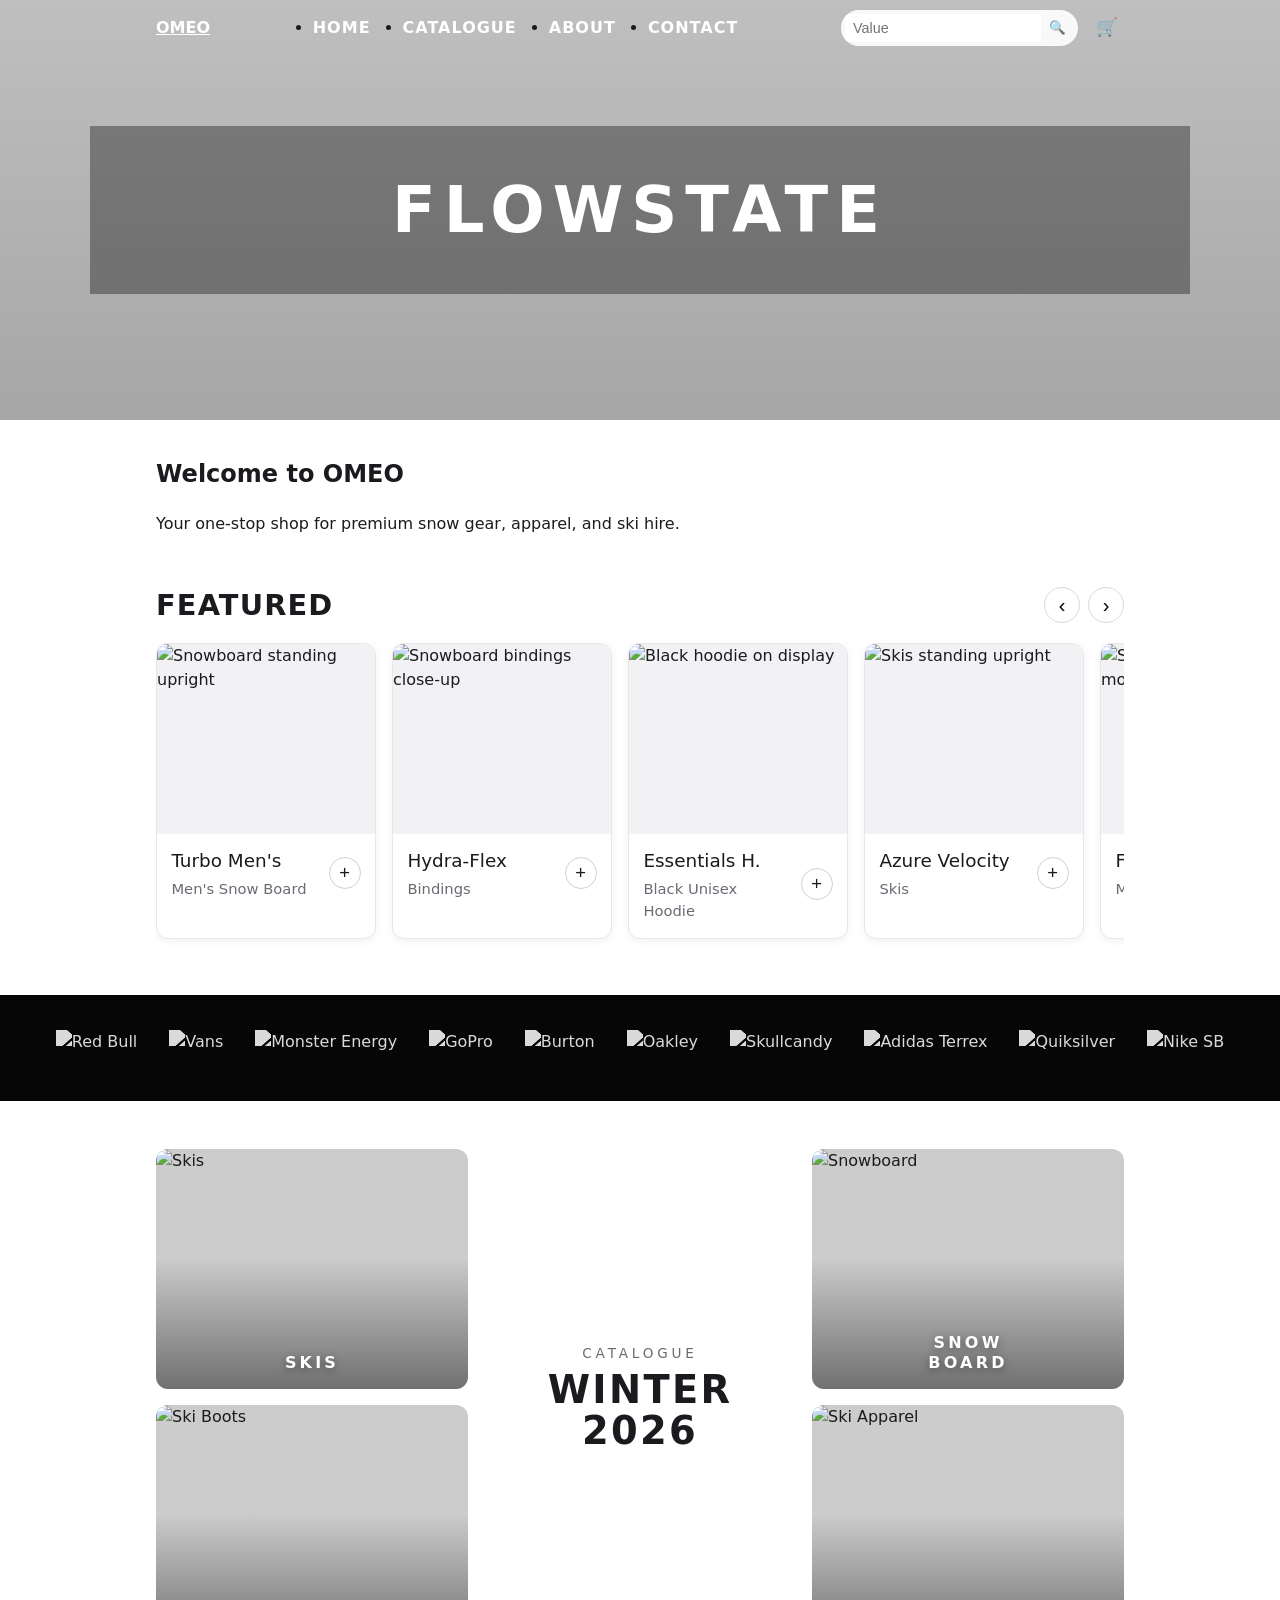
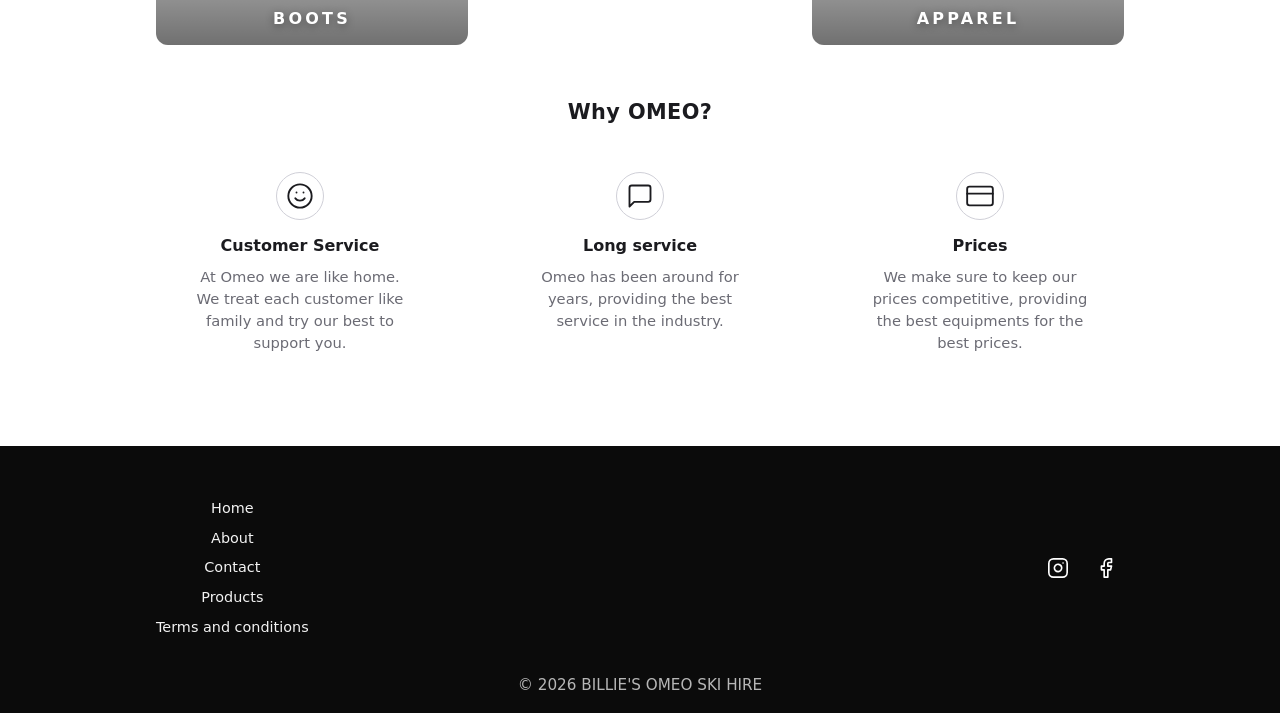
==== index.html @ 0d59ffcd "added the plus logo to cards, fixed footer and added additoinal cards preparing to add images" ====
<!DOCTYPE html>
<html lang="en">
  <head>
    <meta charset="utf-8">
    <meta name="viewport" content="width=device-width, initial-scale=1">
    <meta http-equiv="X-UA-Compatible" content="IE=edge">
    <title>OMEO — Home</title>
    <link rel="stylesheet" href="styles/main.css">
  </head>

  <body>
    <header class="topbar">
      <div class="container topbar-inner">
        <a class="brand" href="#">OMEO</a>

        <nav class="main-nav" aria-label="Main navigation">
          <ul>
            <li><a href="#">HOME</a></li>
            <li><a href="#">CATALOGUE</a></li>
            <li><a href="#about">ABOUT</a></li>
            <li><a href="#contact">CONTACT</a></li>
          </ul>
        </nav>

        <div class="nav-actions">
          <div class="search" role="search">
            <input type="search" placeholder="Value" aria-label="Search">
            <button type="button" aria-label="Search">🔍</button>
          </div>
          <button class="cart" type="button" aria-label="Cart">🛒</button>
        </div>
      </div>
    </header>

    <main>
      <section class="hero-visual" aria-label="Hero banner">
        <div class="hero-overlay"></div>
        <div class="hero-content">
          <div class="hero-band">
            <h1 class="hero-title">FLOWSTATE</h1>
          </div>
        </div>
      </section>

      <section id="about" class="container hero-copy">
        <h2>Welcome to OMEO</h2>
        <p>Your one-stop shop for premium snow gear, apparel, and ski hire.</p>
      </section>

      <section class="container featured-section" aria-label="Featured products">
        <div class="section-heading">
          <h2>FEATURED</h2>
          <div class="carousel-controls">
            <button type="button" class="carousel-button" data-carousel-prev aria-label="Previous featured items">‹</button>
            <button type="button" class="carousel-button" data-carousel-next aria-label="Next featured items">›</button>
          </div>
        </div>

        <div class="card-carousel" data-carousel>
          <article class="product-card">
            <img src="https://images.unsplash.com/photo-1518005020951-eccb494ad742?auto=format&fit=crop&w=800&q=80" alt="Snowboard standing upright">
            <div class="product-body">
              <div class="product-body-row">
                <div>
                  <h3>Turbo Men's</h3>
                  <p>Men's Snow Board</p>
                </div>
                <button class="card-add" type="button" aria-label="Add to cart">+</button>
              </div>
            </div>
          </article>

          <article class="product-card">
            <img src="https://images.unsplash.com/photo-1516834473878-62f9f8f5fa32?auto=format&fit=crop&w=800&q=80" alt="Snowboard bindings close-up">
            <div class="product-body">
              <div class="product-body-row">
                <div>
                  <h3>Hydra-Flex</h3>
                  <p>Bindings</p>
                </div>
                <button class="card-add" type="button" aria-label="Add to cart">+</button>
              </div>
            </div>
          </article>

          <article class="product-card">
            <img src="https://images.unsplash.com/photo-1511735643442-503bb3bd348a?auto=format&fit=crop&w=800&q=80" alt="Black hoodie on display">
            <div class="product-body">
              <div class="product-body-row">
                <div>
                  <h3>Essentials H.</h3>
                  <p>Black Unisex Hoodie</p>
                </div>
                <button class="card-add" type="button" aria-label="Add to cart">+</button>
              </div>
            </div>
          </article>

          <article class="product-card">
            <img src="https://images.unsplash.com/photo-1544976503-898a7f7f0c2b?auto=format&fit=crop&w=800&q=80" alt="Skis standing upright">
            <div class="product-body">
              <div class="product-body-row">
                <div>
                  <h3>Azure Velocity</h3>
                  <p>Skis</p>
                </div>
                <button class="card-add" type="button" aria-label="Add to cart">+</button>
              </div>
            </div>
          </article>

          <article class="product-card">
            <img src="https://images.unsplash.com/photo-1516826957135-700dedea6981?auto=format&fit=crop&w=800&q=80" alt="Snowboarder on mountain">
            <div class="product-body">
              <div class="product-body-row">
                <div>
                  <h3>Freeride Pro</h3>
                  <p>Men's Snowboard</p>
                </div>
                <button class="card-add" type="button" aria-label="Add to cart">+</button>
              </div>
            </div>
          </article>

          <article class="product-card">
            <img src="https://images.unsplash.com/photo-1509099836639-18ba1795216d?auto=format&fit=crop&w=800&q=80" alt="Snowboard held upright">
            <div class="product-body">
              <div class="product-body-row">
                <div>
                  <h3>Summit Board</h3>
                  <p>All-Mountain</p>
                </div>
                <button class="card-add" type="button" aria-label="Add to cart">+</button>
              </div>
            </div>
          </article>
        </div>
      </section>

      <section class="banner-section" aria-label="Brand partners">
        <div class="brand-strip">
          <img src="https://logo.clearbit.com/redbull.com"       alt="Red Bull"       class="brand-logo">
          <img src="https://logo.clearbit.com/vans.com"          alt="Vans"           class="brand-logo">
          <img src="https://logo.clearbit.com/monsterenergy.com" alt="Monster Energy" class="brand-logo">
          <img src="https://logo.clearbit.com/gopro.com"         alt="GoPro"          class="brand-logo">
          <img src="https://logo.clearbit.com/burton.com"        alt="Burton"         class="brand-logo">
          <img src="https://logo.clearbit.com/oakley.com"        alt="Oakley"         class="brand-logo">
          <img src="https://logo.clearbit.com/skullcandy.com"    alt="Skullcandy"     class="brand-logo">
          <img src="https://logo.clearbit.com/adidas.com"        alt="Adidas Terrex"  class="brand-logo">
          <img src="https://logo.clearbit.com/quiksilver.com"    alt="Quiksilver"     class="brand-logo">
          <img src="https://logo.clearbit.com/nike.com"          alt="Nike SB"        class="brand-logo">
        </div>
      </section>

      <section class="catalogue-section container" aria-label="Catalogue">
        <div class="catalogue-grid">

          <div class="cat-tile cat-skis">
            <img src="https://images.unsplash.com/photo-1544976503-898a7f7f0c2b?auto=format&fit=crop&w=600&q=80" alt="Skis">
            <div class="cat-label">SKIS</div>
          </div>

          <div class="cat-text">
            <p class="cat-eyebrow">CATALOGUE</p>
            <h2 class="cat-heading">WINTER<br>2026</h2>
          </div>

          <div class="cat-tile cat-snowboard">
            <img src="https://images.unsplash.com/photo-1509099836639-18ba1795216d?auto=format&fit=crop&w=600&q=80" alt="Snowboard">
            <div class="cat-label">SNOW<br>BOARD</div>
          </div>

          <div class="cat-tile cat-boots">
            <img src="https://images.unsplash.com/photo-1578897366842-9b2c28a9b7e9?auto=format&fit=crop&w=600&q=80" alt="Ski Boots">
            <div class="cat-label">BOOTS</div>
          </div>

          <div class="cat-tile cat-apparel">
            <img src="https://images.unsplash.com/photo-1547234935-80c7145ec969?auto=format&fit=crop&w=600&q=80" alt="Ski Apparel">
            <div class="cat-label">APPAREL</div>
          </div>

        </div>
      </section>

      <!-- <section id="contact" class="container contact">
        <h2>Contact</h2>
        <form id="contactForm">
          <label for="name">Name</label>
          <input id="name" name="name" type="text" placeholder="Your name">

          <label for="email">Email</label>
          <input id="email" name="email" type="email" placeholder="you@example.com">

          <button type="submit" class="btn">Send</button>
        </form>
      </section> -->

      <section class="trust-section container" aria-label="Why OMEO?">
        <h2 class="trust-heading">Why OMEO?</h2>
        <div class="trust-grid">

          <div class="trust-item">
            <div class="trust-icon" aria-hidden="true">
              <svg width="28" height="28" viewBox="0 0 24 24" fill="none" stroke="currentColor" stroke-width="1.6" stroke-linecap="round" stroke-linejoin="round">
                <circle cx="12" cy="12" r="10"/>
                <path d="M8 14s1.5 2 4 2 4-2 4-2"/>
                <line x1="9" y1="9" x2="9.01" y2="9"/>
                <line x1="15" y1="9" x2="15.01" y2="9"/>
              </svg>
            </div>
            <h3>Customer Service</h3>
            <p>At Omeo we are like home. We treat each customer like family and try our best to support you.</p>
          </div>

          <div class="trust-item">
            <div class="trust-icon" aria-hidden="true">
              <svg width="28" height="28" viewBox="0 0 24 24" fill="none" stroke="currentColor" stroke-width="1.6" stroke-linecap="round" stroke-linejoin="round">
                <path d="M21 15a2 2 0 0 1-2 2H7l-4 4V5a2 2 0 0 1 2-2h14a2 2 0 0 1 2 2z"/>
              </svg>
            </div>
            <h3>Long service</h3>
            <p>Omeo has been around for years, providing the best service in the industry.</p>
          </div>

          <div class="trust-item">
            <div class="trust-icon" aria-hidden="true">
              <svg width="28" height="28" viewBox="0 0 24 24" fill="none" stroke="currentColor" stroke-width="1.6" stroke-linecap="round" stroke-linejoin="round">
                <rect x="1" y="4" width="22" height="16" rx="2" ry="2"/>
                <line x1="1" y1="10" x2="23" y2="10"/>
              </svg>
            </div>
            <h3>Prices</h3>
            <p>We make sure to keep our prices competitive, providing the best equipments for the best prices.</p>
          </div>

        </div>
      </section>

      <footer class="site-footer site-footer--dark" aria-label="Site footer">
        <div class="container footer-inner">
          <nav class="footer-nav" aria-label="Footer navigation">
            <ul>
              <li><a href="#">Home</a></li>
              <li><a href="#about">About</a></li>
              <li><a href="#contact">Contact</a></li>
              <li><a href="#">Products</a></li>
              <li><a href="#">Terms and conditions</a></li>
            </ul>
          </nav>

          <div class="footer-social" aria-label="Social links">
            <a href="#" aria-label="Instagram" class="social-icon">
              <svg width="22" height="22" viewBox="0 0 24 24" fill="none" stroke="currentColor" stroke-width="1.8" stroke-linecap="round" stroke-linejoin="round">
                <rect x="2" y="2" width="20" height="20" rx="5" ry="5"/>
                <path d="M16 11.37A4 4 0 1 1 12.63 8 4 4 0 0 1 16 11.37z"/>
                <line x1="17.5" y1="6.5" x2="17.51" y2="6.5"/>
              </svg>
            </a>
            <a href="#" aria-label="Facebook" class="social-icon">
              <svg width="22" height="22" viewBox="0 0 24 24" fill="none" stroke="currentColor" stroke-width="1.8" stroke-linecap="round" stroke-linejoin="round">
                <path d="M18 2h-3a5 5 0 0 0-5 5v3H7v4h3v8h4v-8h3l1-4h-4V7a1 1 0 0 1 1-1h3z"/>
              </svg>
            </a>
          </div>
        </div>

        <div class="footer-bottom">© 2026 BILLIE'S OMEO SKI HIRE</div>
      </footer>
    </main>

    <script src="script/main.js"></script>
  </body>
</html>
---- styles/main.css ----
.hero-copy{padding:1.5rem 0 0.5rem}
.featured-section{padding:2rem 0 1rem}
.section-heading{display:flex;align-items:center;justify-content:space-between;gap:1rem;margin-bottom:1rem}
.section-heading h2,.split-text h2,.contact h2{margin:0;font-size:1.8rem;letter-spacing:0.04em}
.carousel-controls{display:flex;gap:0.5rem}
.carousel-button{width:2.25rem;height:2.25rem;border:1px solid #d9d9df;border-radius:999px;background:#fff;cursor:pointer;font-size:1.25rem;line-height:1}
.card-carousel{display:grid;grid-auto-flow:column;grid-auto-columns:minmax(220px,1fr);gap:1rem;overflow-x:auto;padding-bottom:0.5rem;scroll-snap-type:x mandatory}
.card-carousel::-webkit-scrollbar{height:8px}
.card-carousel::-webkit-scrollbar-thumb{background:#c9c9d1;border-radius:999px}
.product-card{scroll-snap-align:start;background:#fff;border:1px solid #e7e7ec;border-radius:12px;overflow:hidden;box-shadow:0 2px 8px rgba(16,24,40,0.06);min-width:220px}
.product-card img{display:block;width:100%;height:190px;object-fit:cover;background:#f2f2f5}
.product-body{padding:0.8rem 0.9rem 1rem}
.product-body-row{display:flex;align-items:center;justify-content:space-between;gap:0.5rem}
.product-body h3{margin:0;font-size:1.15rem;font-weight:500}
.product-body p{margin:0.2rem 0 0;color:var(--muted);font-size:0.92rem}
.card-add{width:32px;height:32px;border-radius:50%;border:1.5px solid #d0d0d8;background:#fff;cursor:pointer;font-size:1.15rem;display:inline-flex;align-items:center;justify-content:center;flex-shrink:0;padding:0;line-height:1;color:var(--text)}
.card-add:hover{background:#f5f5f7}
.banner-section{margin:2rem 0;background:#060606;color:#fff;padding:2.2rem 1rem}
.brand-strip{display:flex;flex-wrap:wrap;align-items:center;justify-content:center;gap:2rem}
.brand-logo{height:36px;width:auto;object-fit:contain;filter:brightness(0) invert(1);opacity:0.85}
.eyebrow{margin:0;font-size:0.9rem;letter-spacing:0.24em;text-transform:uppercase;color:var(--muted)}

/* Catalogue grid */
.catalogue-section{padding:2rem 1rem}
.catalogue-grid{display:grid;grid-template-columns:1fr 1fr 1fr;grid-template-rows:240px 240px;grid-template-areas:"skis text snowboard" "boots text apparel";gap:1rem}
.cat-skis{grid-area:skis}
.cat-text{grid-area:text;display:flex;flex-direction:column;justify-content:center;align-items:center;text-align:center;padding:1rem}
.cat-snowboard{grid-area:snowboard}
.cat-boots{grid-area:boots}
.cat-apparel{grid-area:apparel}
.cat-tile{position:relative;border-radius:12px;overflow:hidden;background:#ccc}
.cat-tile img{width:100%;height:100%;object-fit:cover;display:block}
.cat-tile::after{content:'';position:absolute;inset:0;background:linear-gradient(to top,rgba(0,0,0,0.45) 0%,transparent 55%)}
.cat-label{position:absolute;inset:auto 0 1rem 0;z-index:1;text-align:center;color:#fff;font-size:1rem;font-weight:800;letter-spacing:0.2em;text-transform:uppercase;text-shadow:0 2px 8px rgba(0,0,0,0.4);line-height:1.25}
.cat-eyebrow{margin:0;font-size:0.85rem;letter-spacing:0.28em;text-transform:uppercase;color:var(--muted)}
.cat-heading{margin:0.4rem 0 0;font-size:2.4rem;font-weight:900;line-height:1.05;letter-spacing:0.06em;text-transform:uppercase}

@media(max-width:700px){
  .catalogue-grid{grid-template-columns:1fr 1fr;grid-template-rows:180px 60px 180px;grid-template-areas:"skis snowboard" "text text" "boots apparel"}
  .cat-heading{font-size:1.4rem}
}
 :root{
	 --bg: #ffffff;
	 --surface: #f7f7f9;
	 --accent: #2b7cff;
	 --text: #1b1b1f;
	 --muted: #6b6b74;
	 --radius: 8px;
 }
 
 *{box-sizing:border-box}
 body{
	 margin:0;
	 font-family: system-ui, -apple-system, "Segoe UI", Roboto, "Helvetica Neue", Arial;
	 color:var(--text);
	 background:var(--bg);
	 line-height:1.5;
 }
 .container{max-width:1000px;margin:0 auto;padding:1rem}
 
 .site-header{background:var(--surface);border-bottom:1px solid #e6e6ea}
 .header-inner{display:flex;align-items:center;justify-content:space-between;padding:0.75rem 0}
 .site-title{margin:0;font-size:1.25rem}
 .site-nav ul{list-style:none;margin:0;padding:0;display:flex;gap:1rem}
 .site-nav a{text-decoration:none;color:var(--text)}
 
 .hero{padding:2.5rem 0;text-align:center}
 .hero h2{margin:0 0 0.5rem;font-size:1.75rem}
 .btn{display:inline-block;background:var(--accent);color:#fff;padding:0.6rem 1rem;border-radius:6px;text-decoration:none}
 
 .cards{display:grid;grid-template-columns:repeat(auto-fit,minmax(200px,1fr));gap:1rem;padding:1rem 0}
 .card{background:var(--surface);padding:1rem;border-radius:var(--radius);box-shadow:0 1px 2px rgba(27,27,31,0.04)}
 
 .contact{padding:1rem 0}
 form{display:grid;gap:0.5rem;max-width:420px}
 input[type="text"],input[type="email"]{padding:0.6rem;border:1px solid #e0e0e6;border-radius:6px}
 
 .site-footer{border-top:1px solid #e6e6ea;padding:1rem 0;margin-top:2rem;text-align:center;color:var(--muted);font-size:0.9rem}
 
 @media(min-width:700px){
	 .hero{padding:3.5rem 0}
	 .hero h2{font-size:2rem}
 }

/* Navbar + hero specific styles for home page */
.topbar{position:absolute;top:0;left:0;right:0;z-index:20}
.topbar-inner{display:flex;align-items:center;justify-content:space-between;padding:0.6rem 1rem}
.brand{font-weight:700;color:#fff;background:transparent}
.main-nav ul{display:flex;gap:2rem;align-items:center;margin:0;padding:0}
.main-nav a{color:#fff;text-decoration:none;font-weight:700;letter-spacing:1px;padding-bottom:0.1rem}
.main-nav a:hover{opacity:0.9}
.nav-actions{display:flex;gap:0.75rem;align-items:center}
.search{display:flex;align-items:center;background:rgba(255,255,255,0.9);padding:4px;border-radius:20px;overflow:hidden}
.search input{border:0;padding:6px 8px;outline:none;font-size:0.9rem}
.search button{border:0;background:transparent;padding:6px 8px;cursor:pointer}
.cart{background:transparent;border:0;color:#fff;font-size:1.1rem;cursor:pointer}

.hero-visual{position:relative;height:420px;background-image:url('https://images.unsplash.com/photo-1454496522488-7a8e488e8606?auto=format&fit=crop&w=1600&q=80');background-size:cover;background-position:center;display:flex;align-items:center;justify-content:center}
.hero-overlay{position:absolute;inset:0;background:linear-gradient(180deg,rgba(0,0,0,0.25),rgba(0,0,0,0.35))}
.hero-content{position:relative;z-index:10;width:100%;display:flex;align-items:center;justify-content:center}
.hero-band{width:100%;max-width:1100px;padding:2.25rem 1rem;background:rgba(0,0,0,0.35);backdrop-filter:blur(2px);text-align:center}
.hero-title{margin:0;color:#fff;font-size:4rem;letter-spacing:0.5rem;font-weight:800}

@media(max-width:700px){
	.main-nav{display:none}
	.hero-title{font-size:2.2rem;letter-spacing:0.35rem}
	.hero-visual{height:320px}
	.section-heading{align-items:flex-end}
	.section-heading h2{font-size:1.4rem}
	.split-card{min-height:260px}
}


/* Trust section */
.trust-section{padding:2.25rem 0 2.75rem}
.trust-heading{text-align:center;margin:0 0 1.75rem;font-size:1.3rem;font-weight:600;letter-spacing:0.02em}
.trust-grid{display:grid;grid-template-columns:1fr;gap:1.25rem;align-items:start;text-align:center}
.trust-item{padding:1rem;display:flex;flex-direction:column;align-items:center}
.trust-icon{width:48px;height:48px;border-radius:50%;border:1.5px solid #d0d0d8;background:#fff;display:inline-flex;align-items:center;justify-content:center;margin-bottom:0.85rem;color:var(--text)}
.trust-item h3{margin:0 0 0.5rem;font-size:1rem}
.trust-item p{margin:0;color:var(--muted);font-size:0.92rem;max-width:220px}

@media(min-width:700px){
	.trust-grid{grid-template-columns:repeat(3,1fr)}
	.trust-item{align-items:center;text-align:center}
}

/* Dark footer styles */
.site-footer--dark{background:#0b0b0b;color:#fff;border-top:0;padding:2.25rem 0 1rem}
.site-footer--dark .footer-inner{display:flex;align-items:center;justify-content:space-between;gap:1rem}
.site-footer--dark .footer-nav ul{list-style:none;margin:0;padding:0;display:flex;flex-direction:column;gap:0.5rem}
.site-footer--dark .footer-nav a{text-decoration:none;color:#fff;opacity:0.95}
.site-footer--dark .footer-social{display:flex;gap:0.75rem}
.site-footer--dark .social-icon{display:inline-flex;align-items:center;justify-content:center;width:36px;height:36px;border-radius:8px;background:transparent;color:#fff;text-decoration:none}
.site-footer--dark .footer-bottom{text-align:center;padding-top:1.25rem;color:rgba(255,255,255,0.7);font-size:0.95rem}

@media(min-width:700px){
	.site-footer--dark .footer-nav ul{flex-direction:column}
}

/* Accessibility helper */
.visually-hidden{position:absolute!important;height:1px;width:1px;overflow:hidden;clip:rect(1px,1px,1px,1px);white-space:nowrap;border:0;padding:0;margin:-1px}
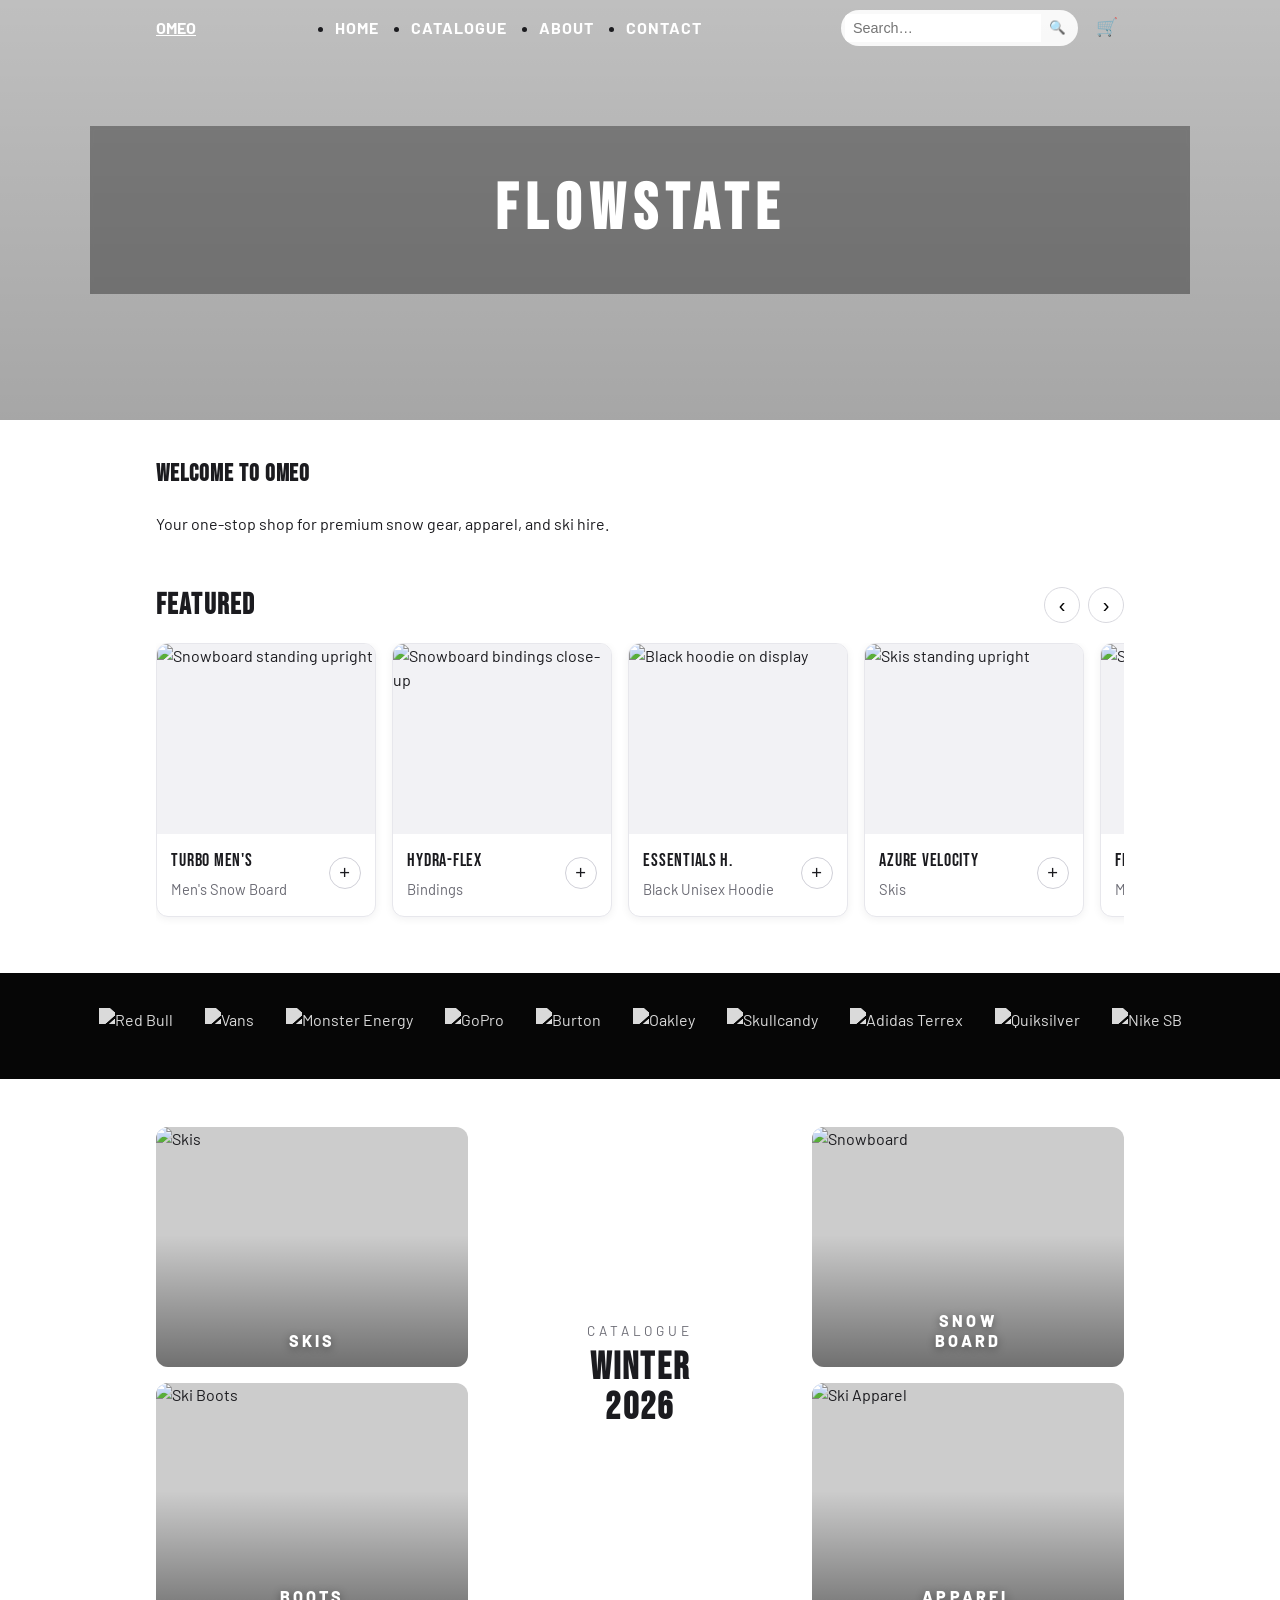
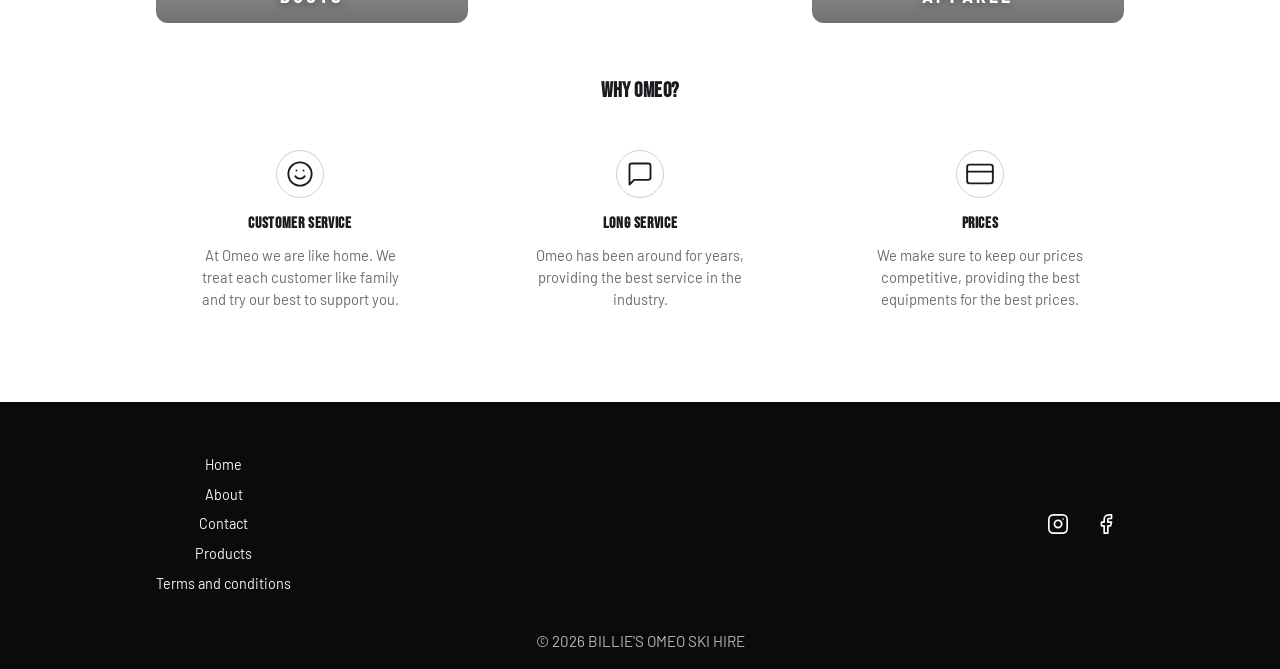
==== commit 65df1b4e: "feat: add shared nav/footer infrastructure and search results page" ====
--- a/index.html
+++ b/index.html
@@ -15,8 +15,8 @@
 
         <nav class="main-nav" aria-label="Main navigation">
           <ul>
-            <li><a href="#">HOME</a></li>
-            <li><a href="#">CATALOGUE</a></li>
+            <li><a href="index.html">HOME</a></li>
+            <li><a href="search.html">CATALOGUE</a></li>
             <li><a href="#about">ABOUT</a></li>
             <li><a href="#contact">CONTACT</a></li>
           </ul>
@@ -24,13 +24,42 @@
 
         <div class="nav-actions">
           <div class="search" role="search">
-            <input type="search" placeholder="Value" aria-label="Search">
-            <button type="button" aria-label="Search">🔍</button>
-          </div>
-          <button class="cart" type="button" aria-label="Cart">🛒</button>
-        </div>
+            <input type="search" placeholder="Search…" aria-label="Search" id="headerSearch">
+            <button type="button" aria-label="Search" onclick="if(document.getElementById('headerSearch').value.trim())location.href='search.html?q='+encodeURIComponent(document.getElementById('headerSearch').value.trim())">🔍</button>
+          </div>
+          <button class="cart" type="button" aria-label="View cart" onclick="location.href='cart.html'">
+            🛒
+            <span class="cart-badge" id="cartBadge" hidden>0</span>
+          </button>
+        </div>
+        <button class="hamburger" id="hamburger" aria-label="Open menu" aria-expanded="false">
+          <span></span><span></span><span></span>
+        </button>
       </div>
     </header>
+
+    <!-- Mobile navigation overlay -->
+    <div class="mobile-menu" id="mobileMenu" aria-hidden="true" role="dialog" aria-label="Navigation">
+      <div class="mobile-menu-header">
+        <a class="brand" href="index.html">OMEO</a>
+        <button class="mobile-menu-close" id="mobileMenuClose" aria-label="Close menu">✕</button>
+      </div>
+      <div class="mobile-search">
+        <input type="search" placeholder="Search products…" id="mobileSearch">
+        <button type="button" aria-label="Search" onclick="if(document.getElementById('mobileSearch').value.trim())location.href='search.html?q='+encodeURIComponent(document.getElementById('mobileSearch').value.trim())">🔍</button>
+      </div>
+      <nav class="mobile-nav" aria-label="Mobile navigation">
+        <a href="index.html">HOME</a>
+        <a href="search.html">CATALOGUE</a>
+        <a href="index.html#about">ABOUT US</a>
+        <a href="index.html#contact">CONTACT</a>
+      </nav>
+      <div class="mobile-nav-cart">
+        <span>🛒</span>
+        <a href="cart.html" style="color:#fff;text-decoration:none">View Cart</a>
+        <span class="cart-badge" id="cartBadgeMobile" hidden>0</span>
+      </div>
+    </div>
 
     <main>
       <section class="hero-visual" aria-label="Hero banner">
--- a/styles/main.css
+++ b/styles/main.css
@@ -1,3 +1,5 @@
+@import url('https://fonts.googleapis.com/css2?family=Bebas+Neue&family=Barlow:wght@300;400;500;600&display=swap');
+
 .hero-copy{padding:1.5rem 0 0.5rem}
 .featured-section{padding:2rem 0 1rem}
 .section-heading{display:flex;align-items:center;justify-content:space-between;gap:1rem;margin-bottom:1rem}
@@ -51,7 +53,7 @@
  *{box-sizing:border-box}
  body{
 	 margin:0;
-	 font-family: system-ui, -apple-system, "Segoe UI", Roboto, "Helvetica Neue", Arial;
+	 font-family: 'Barlow', system-ui, sans-serif;
 	 color:var(--text);
 	 background:var(--bg);
 	 line-height:1.5;
@@ -141,3 +143,206 @@
 /* Accessibility helper */
 .visually-hidden{position:absolute!important;height:1px;width:1px;overflow:hidden;clip:rect(1px,1px,1px,1px);white-space:nowrap;border:0;padding:0;margin:-1px}
 
+/* ============================================================
+   DARK THEME — used on all inner pages (search, product, cart,
+   payment, confirmation).  Apply via <body class="dark-theme">
+   ============================================================ */
+.dark-theme{
+  --bg:#1a1a1a;
+  --surface:#2a2a2a;
+  --accent:#e63946;
+  --text:#f0f0f0;
+  --muted:#8d99ae;
+  background:#1a1a1a;
+  color:#f0f0f0;
+}
+
+/* Bebas Neue for all headings */
+h1,h2,h3,h4,h5,h6{font-family:'Bebas Neue',sans-serif;letter-spacing:0.04em}
+/* Keep hero title crisp */
+.hero-title{font-family:'Bebas Neue',sans-serif}
+
+/* ============================================================
+   SOLID TOPBAR — sticky dark nav for all inner pages
+   Use <header class="topbar topbar--solid">
+   ============================================================ */
+.topbar--solid{
+  position:sticky;top:0;z-index:100;
+  background:#111;
+  border-bottom:1px solid rgba(255,255,255,0.07);
+}
+.topbar--solid .brand{color:#fff;text-decoration:none}
+.topbar--solid .main-nav a{color:#fff}
+.topbar--solid .cart{color:#fff}
+.topbar--solid .search{background:rgba(255,255,255,0.1)}
+.topbar--solid .search input{background:transparent;color:#fff}
+.topbar--solid .search input::placeholder{color:rgba(255,255,255,0.45)}
+.topbar--solid .search button{color:#fff}
+
+/* ============================================================
+   CART BADGE
+   ============================================================ */
+.cart{position:relative}
+.cart-badge{
+  position:absolute;top:-6px;right:-8px;
+  min-width:18px;height:18px;
+  background:var(--accent,#e63946);color:#fff;
+  font-size:0.7rem;font-weight:600;line-height:18px;
+  text-align:center;border-radius:999px;padding:0 4px;
+  font-family:'Barlow',sans-serif;
+  pointer-events:none;
+}
+
+/* ============================================================
+   HAMBURGER + MOBILE MENU OVERLAY
+   ============================================================ */
+.hamburger{
+  display:none;
+  flex-direction:column;justify-content:center;align-items:center;gap:5px;
+  width:36px;height:36px;background:transparent;border:0;cursor:pointer;padding:4px;
+}
+.hamburger span{
+  display:block;width:22px;height:2px;
+  background:#fff;border-radius:2px;
+  transition:transform 0.25s ease, opacity 0.2s ease;
+}
+@media(max-width:700px){
+  .hamburger{display:flex}
+  .main-nav{display:none!important}
+}
+
+.mobile-menu{
+  position:fixed;inset:0;z-index:200;
+  background:#111;
+  display:flex;flex-direction:column;
+  padding:1.25rem 1.5rem;
+  transform:translateX(100%);
+  transition:transform 0.3s ease;
+}
+.mobile-menu.is-open{transform:translateX(0)}
+.mobile-menu-header{display:flex;align-items:center;justify-content:space-between;margin-bottom:1.5rem}
+.mobile-menu-header .brand{font-size:1.3rem;color:#fff;text-decoration:none;font-family:'Bebas Neue',sans-serif;letter-spacing:0.1em}
+.mobile-menu-close{background:transparent;border:0;color:#fff;font-size:1.5rem;cursor:pointer;line-height:1;padding:0}
+.mobile-menu .mobile-search{display:flex;background:rgba(255,255,255,0.1);border-radius:24px;padding:4px 12px;margin-bottom:2rem}
+.mobile-menu .mobile-search input{flex:1;background:transparent;border:0;color:#fff;font-size:1rem;outline:none;padding:6px 0}
+.mobile-menu .mobile-search input::placeholder{color:rgba(255,255,255,0.4)}
+.mobile-menu .mobile-search button{background:transparent;border:0;cursor:pointer;font-size:1.1rem;padding:4px}
+.mobile-nav{display:flex;flex-direction:column;gap:0.25rem}
+.mobile-nav a{
+  display:block;
+  color:#fff;text-decoration:none;
+  font-family:'Bebas Neue',sans-serif;font-size:2rem;letter-spacing:0.08em;
+  padding:0.5rem 0;border-bottom:1px solid rgba(255,255,255,0.08);
+  transition:color 0.2s;
+}
+.mobile-nav a:hover{color:var(--accent,#e63946)}
+.mobile-nav-cart{display:flex;align-items:center;gap:0.5rem;margin-top:1.5rem;color:#fff;font-size:1rem}
+.mobile-nav-cart .cart-badge{position:static;display:inline-block;background:#e63946}
+
+/* ============================================================
+   SHARED DARK PAGE COMPONENTS
+   Product cards, buttons, form inputs for dark pages
+   ============================================================ */
+.dark-theme .product-card{background:#2a2a2a;border-color:#3a3a3a}
+.dark-theme .product-body h3{color:#f0f0f0}
+.dark-theme .product-body p{color:#8d99ae}
+.dark-theme .card-add{background:#333;border-color:#555;color:#f0f0f0}
+.dark-theme .card-add:hover{background:#444}
+.dark-theme .carousel-button{background:#2a2a2a;border-color:#444;color:#fff}
+
+.btn-primary{
+  display:inline-block;background:#e63946;color:#fff;
+  padding:0.7rem 1.4rem;border:none;border-radius:6px;
+  font-family:'Barlow',sans-serif;font-size:0.95rem;font-weight:600;
+  cursor:pointer;text-decoration:none;letter-spacing:0.04em;
+  transition:background 0.2s;
+}
+.btn-primary:hover{background:#c92f3b}
+.btn-outline{
+  display:inline-block;background:transparent;color:#f0f0f0;
+  padding:0.7rem 1.4rem;border:1.5px solid rgba(255,255,255,0.4);border-radius:6px;
+  font-family:'Barlow',sans-serif;font-size:0.95rem;font-weight:600;
+  cursor:pointer;text-decoration:none;letter-spacing:0.04em;
+  transition:border-color 0.2s,color 0.2s;
+}
+.btn-outline:hover{border-color:#fff;color:#fff}
+
+/* ============================================================
+   SEARCH PAGE STYLES
+   ============================================================ */
+.page-search-header{padding:2rem 0 1rem}
+.search-bar-large{
+  display:flex;align-items:center;
+  background:#2a2a2a;border:1px solid #3a3a3a;border-radius:8px;
+  overflow:hidden;margin-bottom:0.6rem;
+}
+.search-bar-large input{
+  flex:1;background:transparent;border:0;color:#f0f0f0;
+  font-family:'Barlow',sans-serif;font-size:1.05rem;
+  padding:0.75rem 1rem;outline:none;
+}
+.search-bar-large input::placeholder{color:#8d99ae}
+.search-bar-large button{
+  background:transparent;border:0;
+  padding:0.75rem 1rem;cursor:pointer;
+  font-size:1.1rem;color:#8d99ae;
+}
+.did-you-mean{margin:0.4rem 0 0;font-size:0.9rem;color:#8d99ae}
+.did-you-mean a{color:#e63946;text-decoration:none}
+.did-you-mean a:hover{text-decoration:underline}
+
+.filter-bar{
+  display:flex;align-items:center;justify-content:space-between;
+  padding-top:0;padding-bottom:1rem;
+  border-bottom:1px solid #2e2e2e;margin-bottom:1.5rem;
+}
+.results-count{margin:0;color:#8d99ae;font-size:0.9rem}
+.filter-bar select{
+  background:#2a2a2a;border:1px solid #3a3a3a;border-radius:6px;
+  color:#f0f0f0;font-family:'Barlow',sans-serif;font-size:0.9rem;
+  padding:0.45rem 0.8rem;cursor:pointer;outline:none;
+}
+
+.product-grid{
+  display:grid;
+  grid-template-columns:repeat(2,1fr);
+  gap:1rem;
+}
+@media(min-width:700px){
+  .product-grid{grid-template-columns:repeat(4,1fr)}
+}
+.dark-theme .product-card{
+  cursor:pointer;transition:transform 0.2s,box-shadow 0.2s;
+}
+.dark-theme .product-card:hover{
+  transform:translateY(-3px);
+  box-shadow:0 8px 24px rgba(0,0,0,0.4);
+}
+.product-card-price{
+  font-weight:600;font-size:1rem;color:#f0f0f0;
+  margin:0.2rem 0 0;
+}
+.product-card-category{
+  font-size:0.78rem;letter-spacing:0.1em;text-transform:uppercase;
+  color:#8d99ae;margin:0;
+}
+
+.cart-preview-section{
+  margin-top:3rem;padding-top:1.5rem;
+  border-top:1px solid #2e2e2e;
+}
+.cart-preview-section h2{font-size:1.4rem;margin:0 0 1rem;color:#f0f0f0}
+.cart-preview-empty{color:#8d99ae;font-size:0.95rem}
+.cart-preview-list{display:flex;flex-direction:column;gap:0.75rem}
+.cart-preview-item{
+  display:flex;align-items:center;gap:1rem;
+  background:#2a2a2a;border-radius:8px;padding:0.75rem;
+}
+.cart-preview-item img{width:56px;height:56px;object-fit:cover;border-radius:6px;background:#333}
+.cart-preview-item-info{flex:1}
+.cart-preview-item-info p{margin:0;font-size:0.9rem;color:#8d99ae}
+.cart-preview-item-info strong{color:#f0f0f0;font-size:0.95rem}
+.cart-preview-item-price{font-weight:600;color:#f0f0f0;font-size:0.95rem}
+.cart-preview-actions{margin-top:1.25rem;display:flex;gap:0.75rem}
+
+
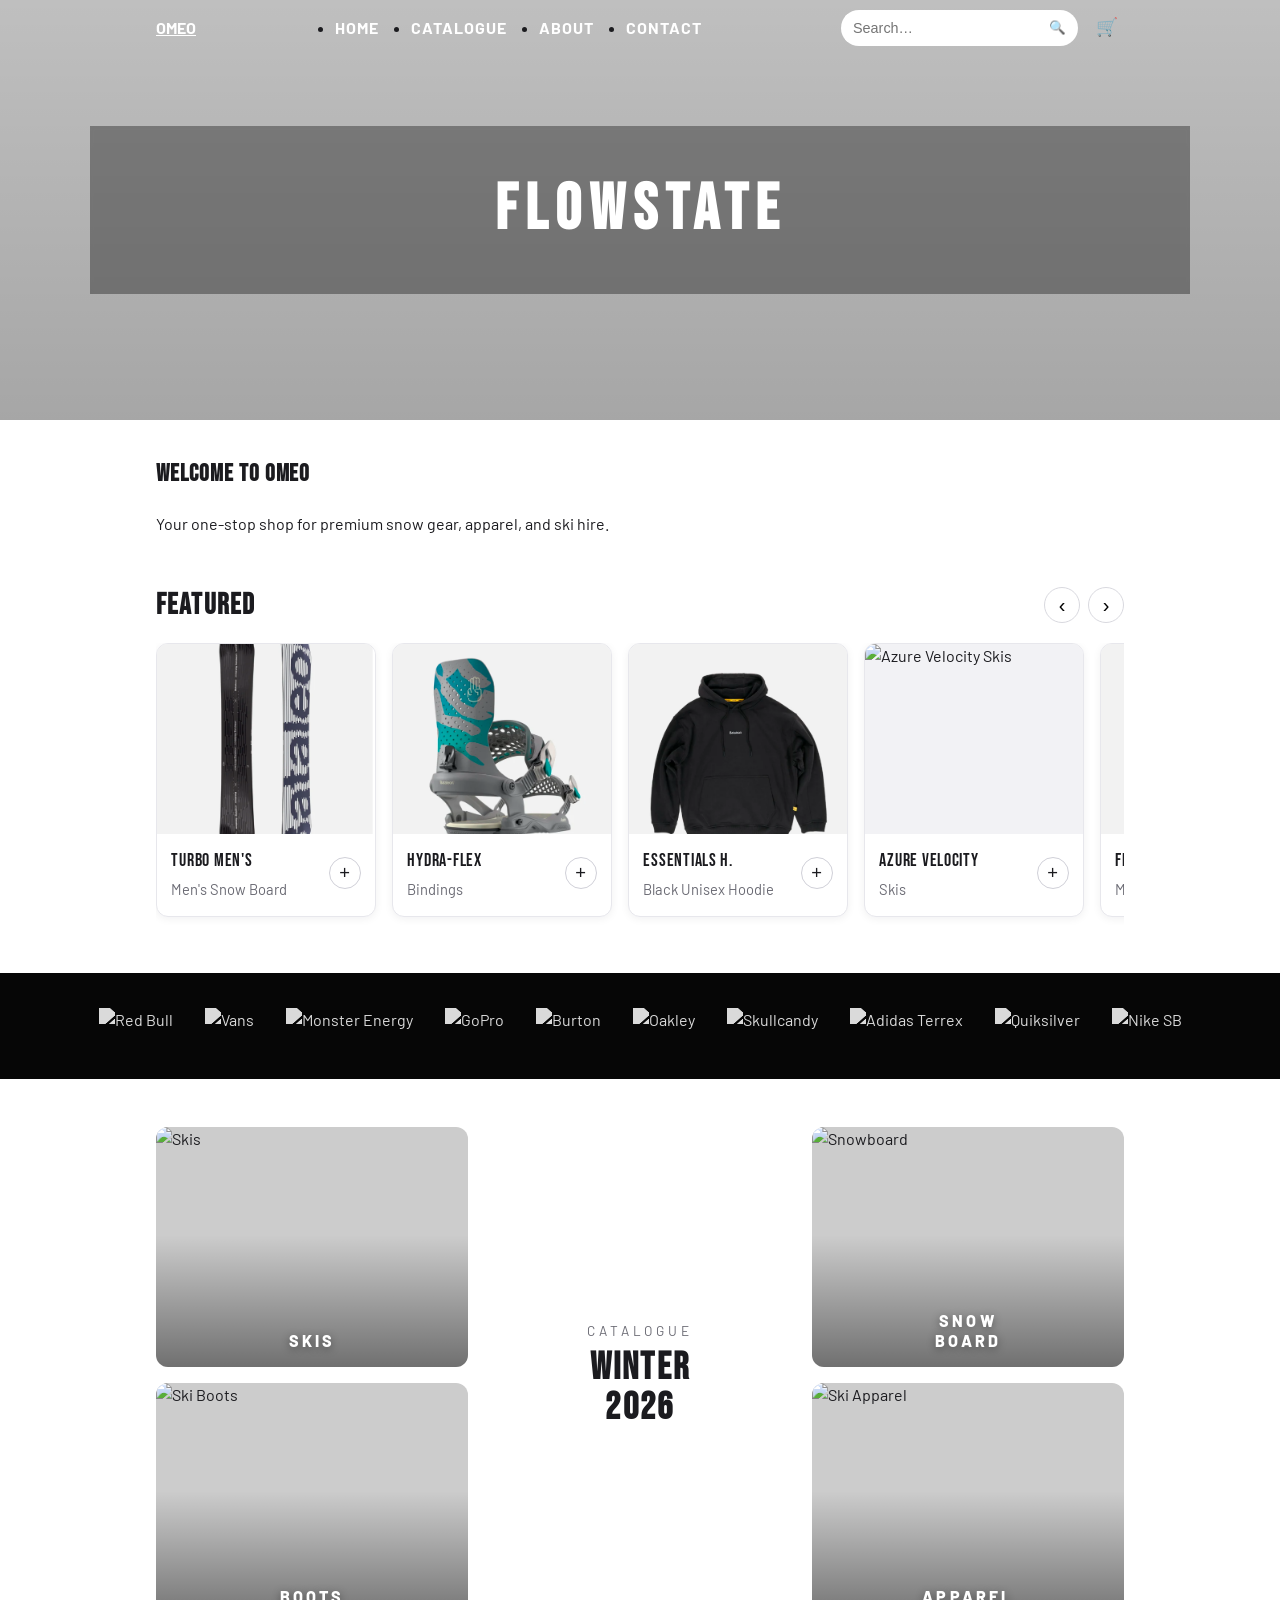
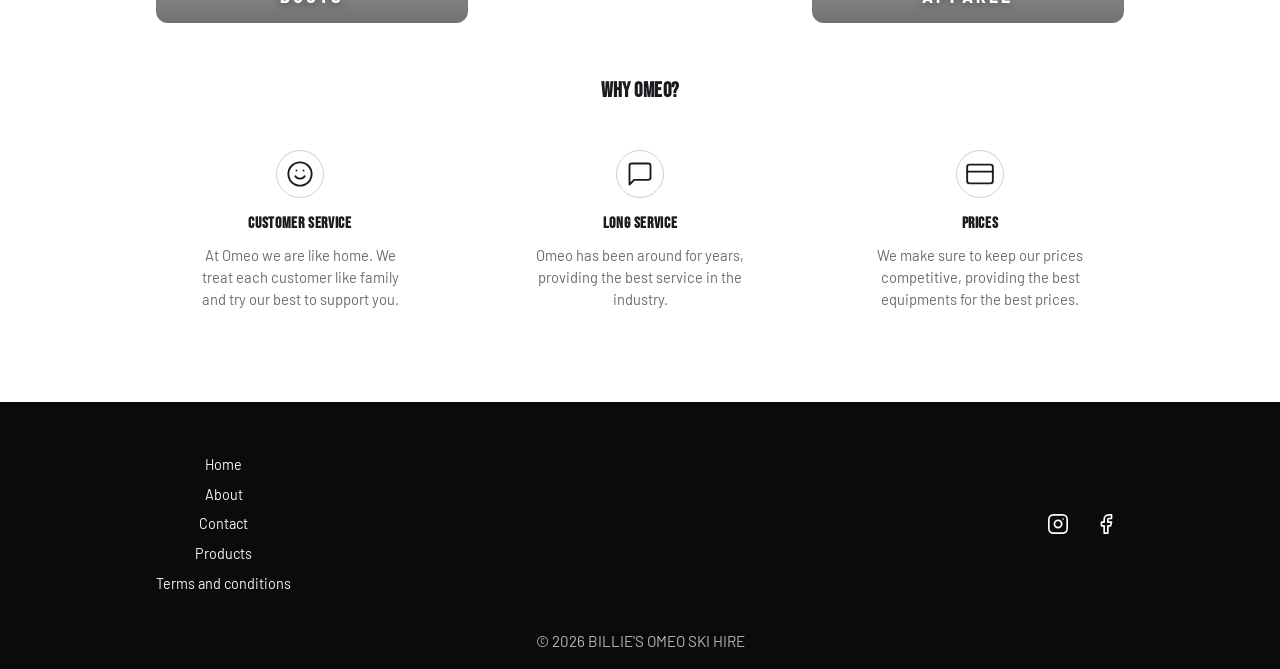
==== commit 1da407f1: "corrected images and products page to point to correct assets" ====
--- a/index.html
+++ b/index.html
@@ -25,7 +25,7 @@
         <div class="nav-actions">
           <div class="search" role="search">
             <input type="search" placeholder="Search…" aria-label="Search" id="headerSearch">
-            <button type="button" aria-label="Search" onclick="if(document.getElementById('headerSearch').value.trim())location.href='search.html?q='+encodeURIComponent(document.getElementById('headerSearch').value.trim())">🔍</button>
+            <button type="button" aria-label="Search">🔍</button>
           </div>
           <button class="cart" type="button" aria-label="View cart" onclick="location.href='cart.html'">
             🛒
@@ -87,7 +87,7 @@
 
         <div class="card-carousel" data-carousel>
           <article class="product-card">
-            <img src="https://images.unsplash.com/photo-1518005020951-eccb494ad742?auto=format&fit=crop&w=800&q=80" alt="Snowboard standing upright">
+            <img src="assets/bataleon-snow-board.png" alt="Turbo Men's Snowboard">
             <div class="product-body">
               <div class="product-body-row">
                 <div>
@@ -100,7 +100,7 @@
           </article>
 
           <article class="product-card">
-            <img src="https://images.unsplash.com/photo-1516834473878-62f9f8f5fa32?auto=format&fit=crop&w=800&q=80" alt="Snowboard bindings close-up">
+            <img src="assets/bataleon-snow-binder.png" alt="Hydra-Flex Bindings">
             <div class="product-body">
               <div class="product-body-row">
                 <div>
@@ -113,7 +113,7 @@
           </article>
 
           <article class="product-card">
-            <img src="https://images.unsplash.com/photo-1511735643442-503bb3bd348a?auto=format&fit=crop&w=800&q=80" alt="Black hoodie on display">
+            <img src="assets/hoodie.png" alt="Essentials Cotton Hoodie">
             <div class="product-body">
               <div class="product-body-row">
                 <div>
@@ -126,7 +126,7 @@
           </article>
 
           <article class="product-card">
-            <img src="https://images.unsplash.com/photo-1544976503-898a7f7f0c2b?auto=format&fit=crop&w=800&q=80" alt="Skis standing upright">
+            <img src="" alt="Azure Velocity Skis">
             <div class="product-body">
               <div class="product-body-row">
                 <div>
@@ -139,7 +139,7 @@
           </article>
 
           <article class="product-card">
-            <img src="https://images.unsplash.com/photo-1516826957135-700dedea6981?auto=format&fit=crop&w=800&q=80" alt="Snowboarder on mountain">
+            <img src="assets/bataleon-snow-board.png" alt="Freeride Pro Snowboard">
             <div class="product-body">
               <div class="product-body-row">
                 <div>
@@ -152,7 +152,7 @@
           </article>
 
           <article class="product-card">
-            <img src="https://images.unsplash.com/photo-1509099836639-18ba1795216d?auto=format&fit=crop&w=800&q=80" alt="Snowboard held upright">
+            <img src="assets/bataleon-snow-board.png" alt="Summit Board Snowboard">
             <div class="product-body">
               <div class="product-body-row">
                 <div>
--- a/styles/main.css
+++ b/styles/main.css
@@ -92,7 +92,7 @@
 .main-nav a{color:#fff;text-decoration:none;font-weight:700;letter-spacing:1px;padding-bottom:0.1rem}
 .main-nav a:hover{opacity:0.9}
 .nav-actions{display:flex;gap:0.75rem;align-items:center}
-.search{display:flex;align-items:center;background:rgba(255,255,255,0.9);padding:4px;border-radius:20px;overflow:hidden}
+.search{display:flex;align-items:center;background:rgb(255, 255, 255);padding:4px;border-radius:20px;overflow:hidden}
 .search input{border:0;padding:6px 8px;outline:none;font-size:0.9rem}
 .search button{border:0;background:transparent;padding:6px 8px;cursor:pointer}
 .cart{background:transparent;border:0;color:#fff;font-size:1.1rem;cursor:pointer}
@@ -345,4 +345,239 @@
 .cart-preview-item-price{font-weight:600;color:#f0f0f0;font-size:0.95rem}
 .cart-preview-actions{margin-top:1.25rem;display:flex;gap:0.75rem}
 
-
+/* ============================================================
+   SEARCH OVERLAY — light/white panel, always on top
+   ============================================================ */
+.search-overlay{
+  position:fixed;inset:0;z-index:500;
+  background:rgba(0,0,0,0.55);
+  display:none;align-items:flex-start;justify-content:center;
+  padding-top:56px;          /* sits just below the nav */
+}
+.search-overlay.is-open{display:flex}
+
+.sov-panel{
+  background:#fff;color:#1a1a1a;
+  width:min(860px,96vw);
+  border-radius:0 0 16px 16px;
+  padding:1.25rem 1.5rem 1.5rem;
+  max-height:calc(100vh - 60px);
+  overflow-y:auto;
+  box-shadow:0 16px 48px rgba(0,0,0,0.3);
+}
+
+/* Search input row */
+.sov-search-row{display:flex;align-items:center;gap:0.75rem;margin-bottom:0.75rem}
+.sov-input{
+  flex:1;border:none;border-bottom:2px solid #1a1a1a;
+  padding:0.4rem 0;font-size:1.1rem;font-family:'Barlow',sans-serif;
+  outline:none;background:transparent;color:#1a1a1a;
+}
+.sov-input::placeholder{color:#aaa}
+.sov-close{
+  width:32px;height:32px;border-radius:50%;
+  border:1.5px solid #ddd;background:#f5f5f5;
+  cursor:pointer;display:inline-flex;align-items:center;justify-content:center;
+  color:#555;transition:background 0.15s;
+}
+.sov-close:hover{background:#e8e8e8}
+
+/* Meta row */
+.sov-meta{
+  display:flex;align-items:center;justify-content:space-between;
+  gap:1rem;flex-wrap:wrap;margin-bottom:1rem;
+}
+.sov-dym{margin:0;font-size:0.88rem;color:#888}
+.sov-dym a{color:#555;text-decoration:underline}
+.sov-filter-row{display:flex;align-items:center;gap:0.5rem;font-size:0.88rem;color:#888}
+.sov-filter-select{
+  border:1px solid #ddd;border-radius:6px;
+  padding:0.3rem 0.65rem;font-family:'Barlow',sans-serif;font-size:0.88rem;
+  background:#fff;cursor:pointer;color:#1a1a1a;
+}
+
+/* Results grid — 4 columns */
+.sov-results{
+  display:grid;grid-template-columns:repeat(4,1fr);gap:0.75rem;
+  margin-bottom:0.75rem;
+}
+@media(max-width:600px){.sov-results{grid-template-columns:repeat(2,1fr)}}
+.sov-empty{color:#888;grid-column:1/-1;margin:0;font-size:0.9rem}
+
+.sov-card{
+  background:#f5f5f5;border-radius:10px;overflow:hidden;
+  cursor:pointer;transition:transform 0.15s,box-shadow 0.15s;
+}
+.sov-card:hover{transform:translateY(-2px);box-shadow:0 4px 16px rgba(0,0,0,0.12)}
+.sov-card img{width:100%;height:120px;object-fit:cover;display:block;background:#e8e8e8}
+.sov-card-info{padding:0.45rem 0.6rem 0.6rem}
+.sov-card-info h4{
+  margin:0;font-size:0.85rem;font-family:'Barlow',sans-serif;
+  font-weight:600;color:#1a1a1a;letter-spacing:0;
+}
+.sov-card-info p{margin:0.15rem 0 0;font-size:0.75rem;color:#888}
+
+/* Results footer */
+.sov-results-footer{
+  display:flex;align-items:center;justify-content:space-between;
+  margin-bottom:1.25rem;font-size:0.88rem;color:#999;
+}
+.sov-see-all{color:#1a1a1a;font-weight:600;text-decoration:none}
+.sov-see-all:hover{text-decoration:underline}
+
+/* Cart section inside overlay */
+.sov-cart-heading{
+  font-family:'Barlow',sans-serif;font-size:0.9rem;font-weight:600;
+  color:#888;letter-spacing:0.05em;margin:0 0 0.75rem;
+}
+.sov-cart-item{
+  display:grid;
+  grid-template-columns:52px 1fr auto;
+  grid-template-rows:auto auto;
+  column-gap:0.75rem;row-gap:0.2rem;
+  border:1px solid #eee;border-radius:10px;
+  padding:0.75rem;margin-bottom:0.5rem;
+}
+.sov-cart-item img{
+  grid-row:1/3;width:52px;height:52px;
+  object-fit:cover;border-radius:6px;background:#eee;
+}
+.sov-cart-item-info{grid-column:2;grid-row:1;align-self:center}
+.sov-cart-item-info strong{font-size:0.88rem;color:#1a1a1a;font-family:'Barlow',sans-serif}
+.sov-cart-remove{
+  grid-column:3;grid-row:1;
+  background:transparent;border:0;cursor:pointer;
+  font-size:0.9rem;color:#bbb;padding:0;line-height:1;align-self:start;
+}
+.sov-cart-remove:hover{color:#e63946}
+.sov-cart-qty{
+  grid-column:2/4;grid-row:2;
+  display:flex;align-items:center;justify-content:flex-end;gap:0.4rem;
+  font-size:0.88rem;
+}
+.sov-cart-qty button{
+  width:26px;height:26px;border-radius:50%;
+  border:1.5px solid #ddd;background:#fff;
+  cursor:pointer;display:inline-flex;align-items:center;justify-content:center;
+  font-size:1rem;color:#1a1a1a;transition:border-color 0.15s;
+}
+.sov-cart-qty button:hover{border-color:#1a1a1a}
+.sov-cart-qty span{min-width:1.25rem;text-align:center;color:#1a1a1a;font-weight:500}
+
+/* ============================================================
+   PRODUCT PAGE
+   ============================================================ */
+.product-page-wrap{max-width:560px;margin:0 auto;padding-bottom:3rem}
+
+/* Thumbnail strip */
+.thumb-strip-row{
+  display:flex;align-items:center;gap:0.5rem;padding:1rem 1rem 0.5rem;
+}
+.thumb-nav-btn{
+  background:transparent;border:0;
+  color:#8d99ae;font-size:1.6rem;cursor:pointer;
+  flex-shrink:0;padding:0 0.2rem;line-height:1;
+  transition:color 0.2s;
+}
+.thumb-nav-btn:hover{color:#f0f0f0}
+.thumb-strip{
+  display:flex;gap:0.5rem;overflow-x:auto;flex:1;
+  scroll-snap-type:x mandatory;padding-bottom:2px;
+}
+.thumb-strip::-webkit-scrollbar{display:none}
+.thumb-item{
+  width:60px;height:60px;flex-shrink:0;
+  border-radius:8px;overflow:hidden;cursor:pointer;
+  border:2px solid transparent;scroll-snap-align:start;
+  transition:border-color 0.2s,opacity 0.2s;opacity:0.55;
+}
+.thumb-item.active{border-color:#e63946;opacity:1}
+.thumb-item:hover{opacity:0.85}
+.thumb-item img{width:100%;height:100%;object-fit:cover;display:block}
+
+/* Main image */
+.product-main-img{position:relative;margin:0 1rem}
+.product-main-img img{
+  width:100%;height:360px;object-fit:cover;display:block;
+  border-radius:12px;background:#2a2a2a;
+  transition:opacity 0.2s;
+}
+.wishlist-btn{
+  position:absolute;bottom:1rem;left:1rem;
+  width:40px;height:40px;border-radius:50%;
+  border:1.5px solid rgba(255,255,255,0.3);
+  background:rgba(0,0,0,0.45);backdrop-filter:blur(4px);
+  cursor:pointer;display:inline-flex;align-items:center;justify-content:center;
+  font-size:1.2rem;color:#fff;transition:background 0.2s,border-color 0.2s;
+}
+.wishlist-btn:hover{background:rgba(230,57,70,0.55);border-color:#e63946}
+.wishlist-btn.is-liked{color:#e63946;border-color:#e63946}
+
+/* Info section */
+.product-info{padding:1.25rem 1rem 0}
+.product-name{font-size:2rem;margin:0 0 0.4rem;color:#f0f0f0;line-height:1.05}
+.product-tag{
+  display:inline-block;background:#2a9d4e;color:#fff;
+  font-size:0.75rem;font-family:'Barlow',sans-serif;font-weight:600;
+  letter-spacing:0.06em;padding:0.2rem 0.65rem;border-radius:999px;
+  margin-bottom:0.75rem;text-transform:uppercase;
+}
+.product-price{
+  font-family:'Bebas Neue',sans-serif;font-size:2.2rem;
+  color:#f0f0f0;margin:0 0 0.35rem;line-height:1;
+}
+.product-price sup{font-size:0.95rem;vertical-align:super;margin-right:0.1rem}
+.product-tagline{color:#8d99ae;font-size:0.9rem;margin:0 0 1.25rem;line-height:1.5}
+
+/* Selectors */
+.product-selectors{display:grid;grid-template-columns:1fr 1fr;gap:0.75rem;margin-bottom:1.25rem}
+.selector-group label{
+  display:block;font-size:0.78rem;letter-spacing:0.08em;
+  text-transform:uppercase;color:#8d99ae;margin-bottom:0.35rem;
+}
+.selector-group select{
+  width:100%;background:#2a2a2a;border:1px solid #3a3a3a;border-radius:8px;
+  color:#f0f0f0;font-family:'Barlow',sans-serif;font-size:0.95rem;
+  padding:0.55rem 0.75rem;cursor:pointer;outline:none;
+}
+
+/* Buttons */
+.product-actions{display:grid;grid-template-columns:1fr 1fr;gap:0.75rem;margin-bottom:1.5rem}
+.btn-cart{
+  width:100%;padding:0.8rem 1rem;
+  border:1.5px solid rgba(255,255,255,0.3);background:transparent;color:#f0f0f0;
+  font-family:'Bebas Neue',sans-serif;font-size:1.2rem;letter-spacing:0.1em;
+  border-radius:8px;cursor:pointer;transition:border-color 0.2s,background 0.2s;
+}
+.btn-cart:hover{border-color:#fff;background:rgba(255,255,255,0.06)}
+.btn-buy{
+  width:100%;padding:0.8rem 1rem;
+  border:none;background:#1a1a1a;color:#f0f0f0;
+  font-family:'Bebas Neue',sans-serif;font-size:1.2rem;letter-spacing:0.1em;
+  border-radius:8px;cursor:pointer;transition:background 0.2s;
+}
+.btn-buy:hover{background:#2e2e2e}
+
+/* Accordion */
+.accordion{border-top:1px solid #2e2e2e;margin-bottom:1rem}
+.accordion-header{
+  width:100%;background:transparent;border:0;
+  border-bottom:1px solid #2e2e2e;color:#f0f0f0;
+  font-family:'Barlow',sans-serif;font-size:0.95rem;font-weight:500;
+  padding:0.85rem 0;display:flex;align-items:center;justify-content:space-between;
+  cursor:pointer;text-align:left;
+}
+.accordion-icon{font-size:0.8rem;transition:transform 0.25s;color:#8d99ae}
+.accordion.is-open .accordion-icon{transform:rotate(180deg)}
+.accordion-body{overflow:hidden;max-height:0;transition:max-height 0.35s ease}
+.accordion.is-open .accordion-body{max-height:900px}
+.accordion-body-inner{padding:1rem 0}
+.accordion-body-inner p{margin:0 0 0.75rem;color:#8d99ae;font-size:0.9rem;line-height:1.65}
+.specs-list{list-style:none;padding:0;margin:0;display:grid;gap:0.35rem}
+.specs-list li{
+  display:flex;gap:0.5rem;font-size:0.88rem;color:#8d99ae;
+}
+.specs-list li strong{color:#c0c0c8;min-width:90px;flex-shrink:0}
+
+
+
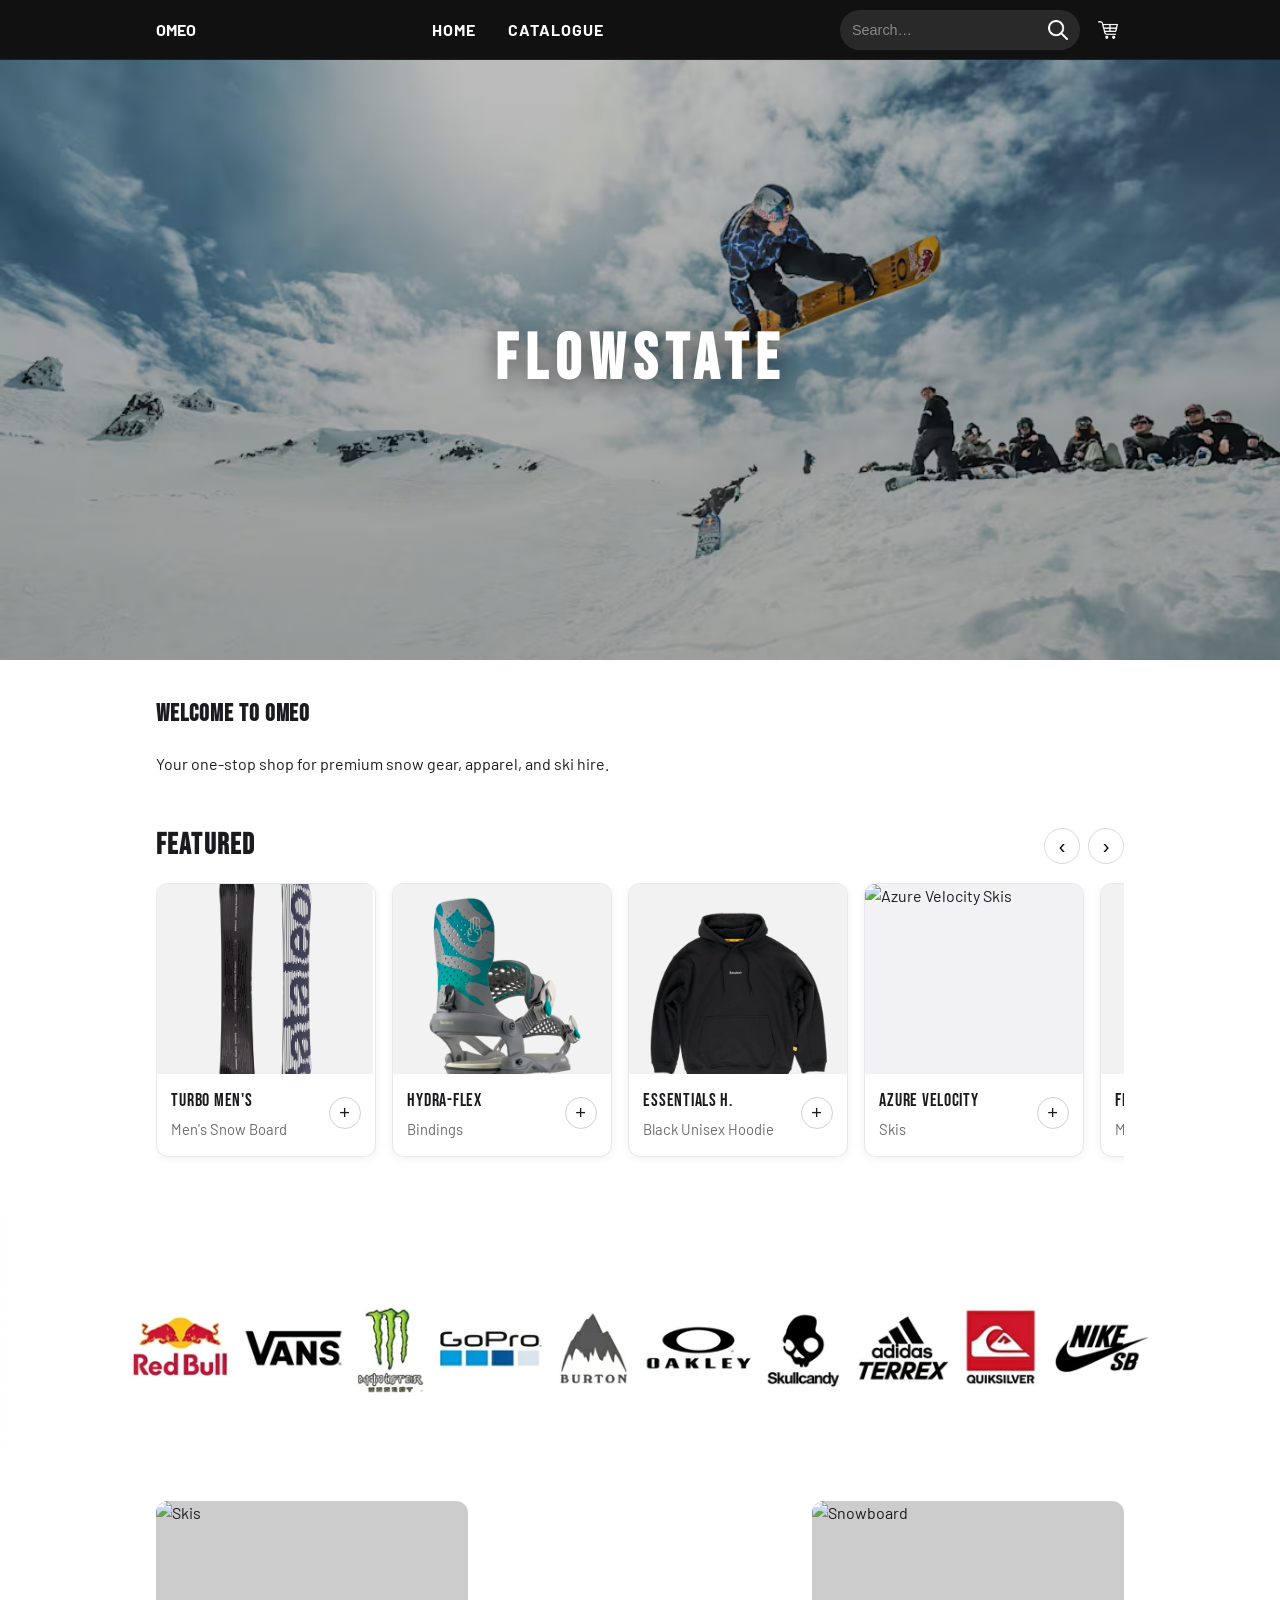
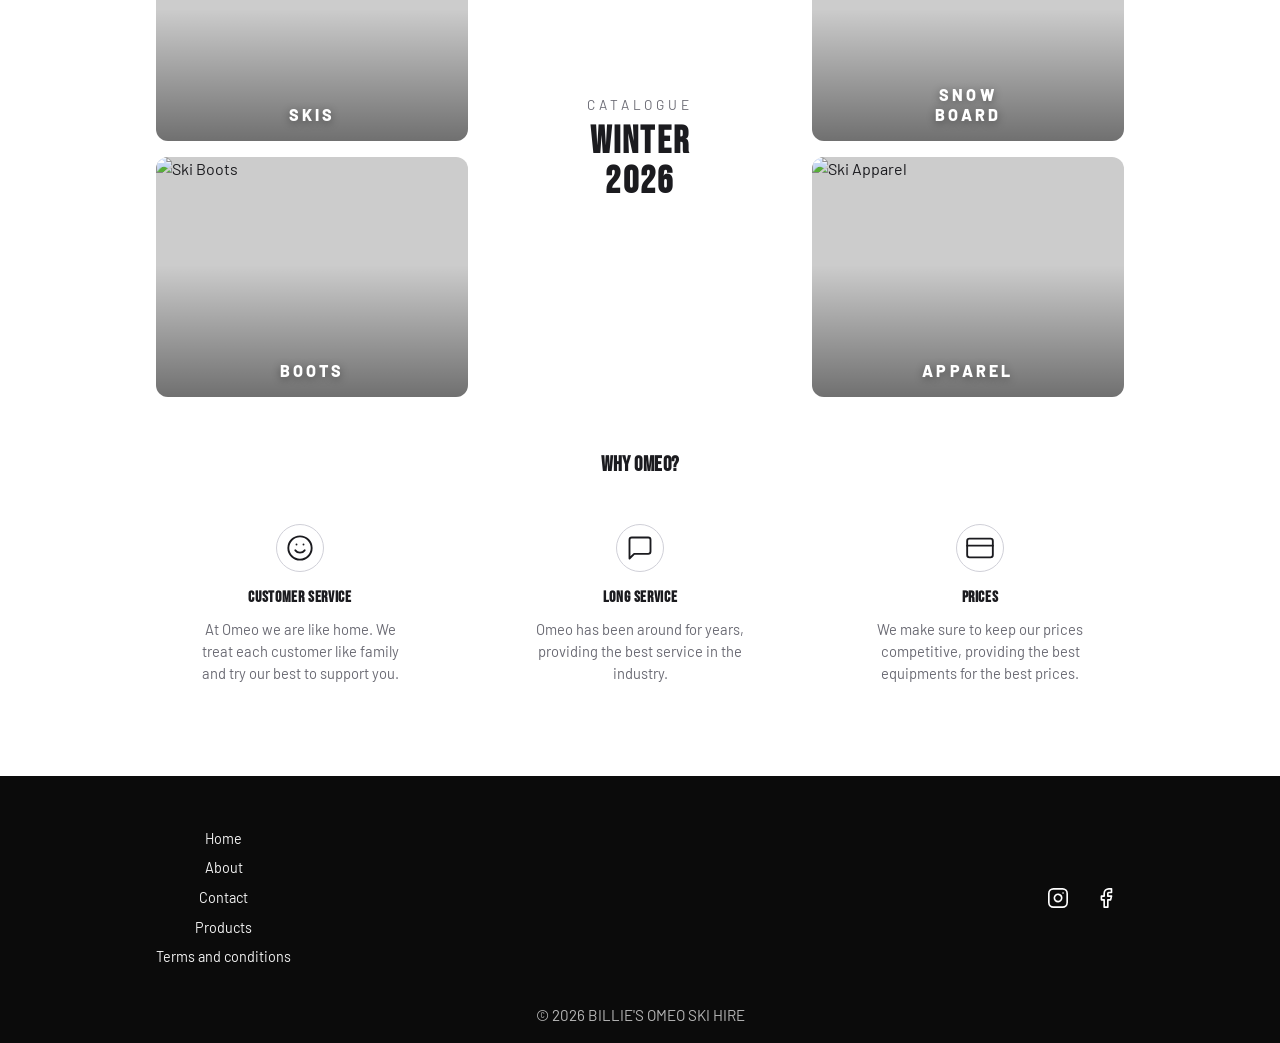
==== commit c781125e: "feat/refactor: remove hero-band & text-shadow flowstate; make home nav solid; replace search/cart em" ====
--- a/index.html
+++ b/index.html
@@ -9,7 +9,7 @@
   </head>
 
   <body>
-    <header class="topbar">
+    <header class="topbar topbar--solid">
       <div class="container topbar-inner">
         <a class="brand" href="#">OMEO</a>
 
@@ -17,18 +17,16 @@
           <ul>
             <li><a href="index.html">HOME</a></li>
             <li><a href="search.html">CATALOGUE</a></li>
-            <li><a href="#about">ABOUT</a></li>
-            <li><a href="#contact">CONTACT</a></li>
           </ul>
         </nav>
 
         <div class="nav-actions">
           <div class="search" role="search">
             <input type="search" placeholder="Search…" aria-label="Search" id="headerSearch">
-            <button type="button" aria-label="Search">🔍</button>
+            <button type="button" aria-label="Search"><img src="assets/icons/search.png" alt="" class="nav-icon"></button>
           </div>
           <button class="cart" type="button" aria-label="View cart" onclick="location.href='cart.html'">
-            🛒
+            <img src="assets/icons/shopping-cart-white-icon.png" alt="" class="nav-icon">
             <span class="cart-badge" id="cartBadge" hidden>0</span>
           </button>
         </div>
@@ -46,16 +44,14 @@
       </div>
       <div class="mobile-search">
         <input type="search" placeholder="Search products…" id="mobileSearch">
-        <button type="button" aria-label="Search" onclick="if(document.getElementById('mobileSearch').value.trim())location.href='search.html?q='+encodeURIComponent(document.getElementById('mobileSearch').value.trim())">🔍</button>
+        <button type="button" aria-label="Search" onclick="if(document.getElementById('mobileSearch').value.trim())location.href='search.html?q='+encodeURIComponent(document.getElementById('mobileSearch').value.trim())"><img src="assets/icons/search.png" alt="" class="nav-icon"></button>
       </div>
       <nav class="mobile-nav" aria-label="Mobile navigation">
         <a href="index.html">HOME</a>
         <a href="search.html">CATALOGUE</a>
-        <a href="index.html#about">ABOUT US</a>
-        <a href="index.html#contact">CONTACT</a>
       </nav>
       <div class="mobile-nav-cart">
-        <span>🛒</span>
+        <img src="assets/icons/shopping-cart-white-icon.png" alt="" class="nav-icon">
         <a href="cart.html" style="color:#fff;text-decoration:none">View Cart</a>
         <span class="cart-badge" id="cartBadgeMobile" hidden>0</span>
       </div>
@@ -65,9 +61,7 @@
       <section class="hero-visual" aria-label="Hero banner">
         <div class="hero-overlay"></div>
         <div class="hero-content">
-          <div class="hero-band">
-            <h1 class="hero-title">FLOWSTATE</h1>
-          </div>
+          <h1 class="hero-title">FLOWSTATE</h1>
         </div>
       </section>
 
@@ -86,7 +80,7 @@
         </div>
 
         <div class="card-carousel" data-carousel>
-          <article class="product-card">
+          <article class="product-card" onclick="location.href='product.html?id=snowboard'" style="cursor:pointer">
             <img src="assets/bataleon-snow-board.png" alt="Turbo Men's Snowboard">
             <div class="product-body">
               <div class="product-body-row">
@@ -94,12 +88,12 @@
                   <h3>Turbo Men's</h3>
                   <p>Men's Snow Board</p>
                 </div>
-                <button class="card-add" type="button" aria-label="Add to cart">+</button>
-              </div>
-            </div>
-          </article>
-
-          <article class="product-card">
+                <button class="card-add" type="button" aria-label="Add to cart" onclick="event.stopPropagation(); addToCart(OMEO_PRODUCTS.find(p=>p.id==='snowboard'))">+</button>
+              </div>
+            </div>
+          </article>
+
+          <article class="product-card" onclick="location.href='product.html?id=bindings-hydra'" style="cursor:pointer">
             <img src="assets/bataleon-snow-binder.png" alt="Hydra-Flex Bindings">
             <div class="product-body">
               <div class="product-body-row">
@@ -107,12 +101,12 @@
                   <h3>Hydra-Flex</h3>
                   <p>Bindings</p>
                 </div>
-                <button class="card-add" type="button" aria-label="Add to cart">+</button>
-              </div>
-            </div>
-          </article>
-
-          <article class="product-card">
+                <button class="card-add" type="button" aria-label="Add to cart" onclick="event.stopPropagation(); addToCart(OMEO_PRODUCTS.find(p=>p.id==='bindings-hydra'))">+</button>
+              </div>
+            </div>
+          </article>
+
+          <article class="product-card" onclick="location.href='product.html?id=hoodie'" style="cursor:pointer">
             <img src="assets/hoodie.png" alt="Essentials Cotton Hoodie">
             <div class="product-body">
               <div class="product-body-row">
@@ -120,12 +114,12 @@
                   <h3>Essentials H.</h3>
                   <p>Black Unisex Hoodie</p>
                 </div>
-                <button class="card-add" type="button" aria-label="Add to cart">+</button>
-              </div>
-            </div>
-          </article>
-
-          <article class="product-card">
+                <button class="card-add" type="button" aria-label="Add to cart" onclick="event.stopPropagation(); addToCart(OMEO_PRODUCTS.find(p=>p.id==='hoodie'))">+</button>
+              </div>
+            </div>
+          </article>
+
+          <article class="product-card" onclick="location.href='product.html?id=skis-azure'" style="cursor:pointer">
             <img src="" alt="Azure Velocity Skis">
             <div class="product-body">
               <div class="product-body-row">
@@ -133,12 +127,12 @@
                   <h3>Azure Velocity</h3>
                   <p>Skis</p>
                 </div>
-                <button class="card-add" type="button" aria-label="Add to cart">+</button>
-              </div>
-            </div>
-          </article>
-
-          <article class="product-card">
+                <button class="card-add" type="button" aria-label="Add to cart" onclick="event.stopPropagation(); addToCart(OMEO_PRODUCTS.find(p=>p.id==='skis-azure'))">+</button>
+              </div>
+            </div>
+          </article>
+
+          <article class="product-card" onclick="location.href='product.html?id=snowboard'" style="cursor:pointer">
             <img src="assets/bataleon-snow-board.png" alt="Freeride Pro Snowboard">
             <div class="product-body">
               <div class="product-body-row">
@@ -146,20 +140,20 @@
                   <h3>Freeride Pro</h3>
                   <p>Men's Snowboard</p>
                 </div>
-                <button class="card-add" type="button" aria-label="Add to cart">+</button>
-              </div>
-            </div>
-          </article>
-
-          <article class="product-card">
-            <img src="assets/bataleon-snow-board.png" alt="Summit Board Snowboard">
-            <div class="product-body">
-              <div class="product-body-row">
-                <div>
-                  <h3>Summit Board</h3>
-                  <p>All-Mountain</p>
-                </div>
-                <button class="card-add" type="button" aria-label="Add to cart">+</button>
+                <button class="card-add" type="button" aria-label="Add to cart" onclick="event.stopPropagation(); addToCart(OMEO_PRODUCTS.find(p=>p.id==='snowboard'))">+</button>
+              </div>
+            </div>
+          </article>
+
+          <article class="product-card" onclick="location.href='product.html?id=bag-pro'" style="cursor:pointer">
+            <img src="assets/snow-board-bag.png" alt="Bag Pro">
+            <div class="product-body">
+              <div class="product-body-row">
+                <div>
+                  <h3>Bag Pro</h3>
+                  <p>Accessories</p>
+                </div>
+                <button class="card-add" type="button" aria-label="Add to cart" onclick="event.stopPropagation(); addToCart(OMEO_PRODUCTS.find(p=>p.id==='bag-pro'))">+</button>
               </div>
             </div>
           </article>
@@ -167,18 +161,7 @@
       </section>
 
       <section class="banner-section" aria-label="Brand partners">
-        <div class="brand-strip">
-          <img src="https://logo.clearbit.com/redbull.com"       alt="Red Bull"       class="brand-logo">
-          <img src="https://logo.clearbit.com/vans.com"          alt="Vans"           class="brand-logo">
-          <img src="https://logo.clearbit.com/monsterenergy.com" alt="Monster Energy" class="brand-logo">
-          <img src="https://logo.clearbit.com/gopro.com"         alt="GoPro"          class="brand-logo">
-          <img src="https://logo.clearbit.com/burton.com"        alt="Burton"         class="brand-logo">
-          <img src="https://logo.clearbit.com/oakley.com"        alt="Oakley"         class="brand-logo">
-          <img src="https://logo.clearbit.com/skullcandy.com"    alt="Skullcandy"     class="brand-logo">
-          <img src="https://logo.clearbit.com/adidas.com"        alt="Adidas Terrex"  class="brand-logo">
-          <img src="https://logo.clearbit.com/quiksilver.com"    alt="Quiksilver"     class="brand-logo">
-          <img src="https://logo.clearbit.com/nike.com"          alt="Nike SB"        class="brand-logo">
-        </div>
+        <img src="assets/media/whtite trust banner.png" alt="Brand partners" class="trust-banner-img">
       </section>
 
       <section class="catalogue-section container" aria-label="Catalogue">
--- a/styles/main.css
+++ b/styles/main.css
@@ -17,9 +17,8 @@
 .product-body p{margin:0.2rem 0 0;color:var(--muted);font-size:0.92rem}
 .card-add{width:32px;height:32px;border-radius:50%;border:1.5px solid #d0d0d8;background:#fff;cursor:pointer;font-size:1.15rem;display:inline-flex;align-items:center;justify-content:center;flex-shrink:0;padding:0;line-height:1;color:var(--text)}
 .card-add:hover{background:#f5f5f7}
-.banner-section{margin:2rem 0;background:#060606;color:#fff;padding:2.2rem 1rem}
-.brand-strip{display:flex;flex-wrap:wrap;align-items:center;justify-content:center;gap:2rem}
-.brand-logo{height:36px;width:auto;object-fit:contain;filter:brightness(0) invert(1);opacity:0.85}
+.banner-section{margin:2rem 0;background:#060606;color:#fff;padding:0;overflow:hidden}
+.trust-banner-img{display:block;width:100%;height:15rem;object-fit:cover}
 .eyebrow{margin:0;font-size:0.9rem;letter-spacing:0.24em;text-transform:uppercase;color:var(--muted)}
 
 /* Catalogue grid */
@@ -88,7 +87,7 @@
 .topbar{position:absolute;top:0;left:0;right:0;z-index:20}
 .topbar-inner{display:flex;align-items:center;justify-content:space-between;padding:0.6rem 1rem}
 .brand{font-weight:700;color:#fff;background:transparent}
-.main-nav ul{display:flex;gap:2rem;align-items:center;margin:0;padding:0}
+.main-nav ul{display:flex;gap:2rem;align-items:center;margin:0;padding:0;list-style:none}
 .main-nav a{color:#fff;text-decoration:none;font-weight:700;letter-spacing:1px;padding-bottom:0.1rem}
 .main-nav a:hover{opacity:0.9}
 .nav-actions{display:flex;gap:0.75rem;align-items:center}
@@ -97,11 +96,10 @@
 .search button{border:0;background:transparent;padding:6px 8px;cursor:pointer}
 .cart{background:transparent;border:0;color:#fff;font-size:1.1rem;cursor:pointer}
 
-.hero-visual{position:relative;height:420px;background-image:url('https://images.unsplash.com/photo-1454496522488-7a8e488e8606?auto=format&fit=crop&w=1600&q=80');background-size:cover;background-position:center;display:flex;align-items:center;justify-content:center}
+.hero-visual{position:relative;height:600px;background-image:url("../assets/hero_banner_valentino.png");background-size:cover;background-position:top;display:flex;align-items:center;justify-content:center}
 .hero-overlay{position:absolute;inset:0;background:linear-gradient(180deg,rgba(0,0,0,0.25),rgba(0,0,0,0.35))}
 .hero-content{position:relative;z-index:10;width:100%;display:flex;align-items:center;justify-content:center}
-.hero-band{width:100%;max-width:1100px;padding:2.25rem 1rem;background:rgba(0,0,0,0.35);backdrop-filter:blur(2px);text-align:center}
-.hero-title{margin:0;color:#fff;font-size:4rem;letter-spacing:0.5rem;font-weight:800}
+.hero-title{margin:0;color:#fff;font-size:4rem;letter-spacing:0.5rem;font-weight:800;text-shadow:0 2px 24px rgba(0,0,0,0.55)}
 
 @media(max-width:700px){
 	.main-nav{display:none}
@@ -110,6 +108,7 @@
 	.section-heading{align-items:flex-end}
 	.section-heading h2{font-size:1.4rem}
 	.split-card{min-height:260px}
+  .trust-banner-img{display:block;width:100%;height:4rem;object-fit:cover}
 }
 
 
@@ -148,13 +147,13 @@
    payment, confirmation).  Apply via <body class="dark-theme">
    ============================================================ */
 .dark-theme{
-  --bg:#1a1a1a;
-  --surface:#2a2a2a;
+  --bg:#ffffff;
+  --surface:#f5f5f7;
   --accent:#e63946;
-  --text:#f0f0f0;
-  --muted:#8d99ae;
-  background:#1a1a1a;
-  color:#f0f0f0;
+  --text:#1a1a1a;
+  --muted:#6b6b74;
+  background:#ffffff;
+  color:#1a1a1a;
 }
 
 /* Bebas Neue for all headings */
@@ -182,6 +181,10 @@
 /* ============================================================
    CART BADGE
    ============================================================ */
+/* Nav icon images */
+.nav-icon{display:block;width:20px;height:20px;object-fit:contain;filter:brightness(0) invert(1)}
+.search button{display:flex;align-items:center;justify-content:center}
+
 .cart{position:relative}
 .cart-badge{
   position:absolute;top:-6px;right:-8px;
@@ -243,15 +246,15 @@
    SHARED DARK PAGE COMPONENTS
    Product cards, buttons, form inputs for dark pages
    ============================================================ */
-.dark-theme .product-card{background:#2a2a2a;border-color:#3a3a3a}
-.dark-theme .product-body h3{color:#f0f0f0}
-.dark-theme .product-body p{color:#8d99ae}
-.dark-theme .card-add{background:#333;border-color:#555;color:#f0f0f0}
-.dark-theme .card-add:hover{background:#444}
-.dark-theme .carousel-button{background:#2a2a2a;border-color:#444;color:#fff}
+.dark-theme .product-card{background:#fff;border-color:#e7e7ec}
+.dark-theme .product-body h3{color:#1a1a1a}
+.dark-theme .product-body p{color:#6b6b74}
+.dark-theme .card-add{background:#fff;border-color:#d0d0d8;color:#1a1a1a}
+.dark-theme .card-add:hover{background:#f5f5f7}
+.dark-theme .carousel-button{background:#fff;border-color:#d9d9df;color:#1a1a1a}
 
 .btn-primary{
-  display:inline-block;background:#e63946;color:#fff;
+  display:inline-block;background:#2C2C2C;color:#fff;
   padding:0.7rem 1.4rem;border:none;border-radius:6px;
   font-family:'Barlow',sans-serif;font-size:0.95rem;font-weight:600;
   cursor:pointer;text-decoration:none;letter-spacing:0.04em;
@@ -259,13 +262,13 @@
 }
 .btn-primary:hover{background:#c92f3b}
 .btn-outline{
-  display:inline-block;background:transparent;color:#f0f0f0;
-  padding:0.7rem 1.4rem;border:1.5px solid rgba(255,255,255,0.4);border-radius:6px;
+  display:inline-block;background:transparent;color:#1a1a1a;
+  padding:0.7rem 1.4rem;border:1.5px solid rgba(0,0,0,0.3);border-radius:6px;
   font-family:'Barlow',sans-serif;font-size:0.95rem;font-weight:600;
   cursor:pointer;text-decoration:none;letter-spacing:0.04em;
   transition:border-color 0.2s,color 0.2s;
 }
-.btn-outline:hover{border-color:#fff;color:#fff}
+.btn-outline:hover{border-color:#1a1a1a;color:#1a1a1a}
 
 /* ============================================================
    SEARCH PAGE STYLES
@@ -273,19 +276,19 @@
 .page-search-header{padding:2rem 0 1rem}
 .search-bar-large{
   display:flex;align-items:center;
-  background:#2a2a2a;border:1px solid #3a3a3a;border-radius:8px;
+  background:#f5f5f7;border:1px solid #e0e0e6;border-radius:8px;
   overflow:hidden;margin-bottom:0.6rem;
 }
 .search-bar-large input{
-  flex:1;background:transparent;border:0;color:#f0f0f0;
+  flex:1;background:transparent;border:0;color:#1a1a1a;
   font-family:'Barlow',sans-serif;font-size:1.05rem;
   padding:0.75rem 1rem;outline:none;
 }
-.search-bar-large input::placeholder{color:#8d99ae}
+.search-bar-large input::placeholder{color:#9b9ba8}
 .search-bar-large button{
   background:transparent;border:0;
   padding:0.75rem 1rem;cursor:pointer;
-  font-size:1.1rem;color:#8d99ae;
+  font-size:1.1rem;color:#6b6b74;
 }
 .did-you-mean{margin:0.4rem 0 0;font-size:0.9rem;color:#8d99ae}
 .did-you-mean a{color:#e63946;text-decoration:none}
@@ -294,12 +297,12 @@
 .filter-bar{
   display:flex;align-items:center;justify-content:space-between;
   padding-top:0;padding-bottom:1rem;
-  border-bottom:1px solid #2e2e2e;margin-bottom:1.5rem;
-}
-.results-count{margin:0;color:#8d99ae;font-size:0.9rem}
+  border-bottom:1px solid #e8e8ee;margin-bottom:1.5rem;
+}
+.results-count{margin:0;color:#6b6b74;font-size:0.9rem}
 .filter-bar select{
-  background:#2a2a2a;border:1px solid #3a3a3a;border-radius:6px;
-  color:#f0f0f0;font-family:'Barlow',sans-serif;font-size:0.9rem;
+  background:#f5f5f7;border:1px solid #e0e0e6;border-radius:6px;
+  color:#1a1a1a;font-family:'Barlow',sans-serif;font-size:0.9rem;
   padding:0.45rem 0.8rem;cursor:pointer;outline:none;
 }
 
@@ -316,33 +319,33 @@
 }
 .dark-theme .product-card:hover{
   transform:translateY(-3px);
-  box-shadow:0 8px 24px rgba(0,0,0,0.4);
+  box-shadow:0 8px 24px rgba(0,0,0,0.12);
 }
 .product-card-price{
-  font-weight:600;font-size:1rem;color:#f0f0f0;
+  font-weight:600;font-size:1rem;color:#1a1a1a;
   margin:0.2rem 0 0;
 }
 .product-card-category{
   font-size:0.78rem;letter-spacing:0.1em;text-transform:uppercase;
-  color:#8d99ae;margin:0;
+  color:#6b6b74;margin:0;
 }
 
 .cart-preview-section{
   margin-top:3rem;padding-top:1.5rem;
-  border-top:1px solid #2e2e2e;
-}
-.cart-preview-section h2{font-size:1.4rem;margin:0 0 1rem;color:#f0f0f0}
-.cart-preview-empty{color:#8d99ae;font-size:0.95rem}
+  border-top:1px solid #e8e8ee;
+}
+.cart-preview-section h2{font-size:1.4rem;margin:0 0 1rem;color:#1a1a1a}
+.cart-preview-empty{color:#6b6b74;font-size:0.95rem}
 .cart-preview-list{display:flex;flex-direction:column;gap:0.75rem}
 .cart-preview-item{
   display:flex;align-items:center;gap:1rem;
-  background:#2a2a2a;border-radius:8px;padding:0.75rem;
-}
-.cart-preview-item img{width:56px;height:56px;object-fit:cover;border-radius:6px;background:#333}
+  background:#f5f5f7;border-radius:8px;padding:0.75rem;
+}
+.cart-preview-item img{width:56px;height:56px;object-fit:cover;border-radius:6px;background:#e8e8ee}
 .cart-preview-item-info{flex:1}
-.cart-preview-item-info p{margin:0;font-size:0.9rem;color:#8d99ae}
-.cart-preview-item-info strong{color:#f0f0f0;font-size:0.95rem}
-.cart-preview-item-price{font-weight:600;color:#f0f0f0;font-size:0.95rem}
+.cart-preview-item-info p{margin:0;font-size:0.9rem;color:#6b6b74}
+.cart-preview-item-info strong{color:#1a1a1a;font-size:0.95rem}
+.cart-preview-item-price{font-weight:600;color:#1a1a1a;font-size:0.95rem}
 .cart-preview-actions{margin-top:1.25rem;display:flex;gap:0.75rem}
 
 /* ============================================================
@@ -479,7 +482,7 @@
   flex-shrink:0;padding:0 0.2rem;line-height:1;
   transition:color 0.2s;
 }
-.thumb-nav-btn:hover{color:#f0f0f0}
+.thumb-nav-btn:hover{color:#1a1a1a}
 .thumb-strip{
   display:flex;gap:0.5rem;overflow-x:auto;flex:1;
   scroll-snap-type:x mandatory;padding-bottom:2px;
@@ -499,7 +502,7 @@
 .product-main-img{position:relative;margin:0 1rem}
 .product-main-img img{
   width:100%;height:360px;object-fit:cover;display:block;
-  border-radius:12px;background:#2a2a2a;
+  border-radius:12px;background:#f5f5f7;
   transition:opacity 0.2s;
 }
 .wishlist-btn{
@@ -515,7 +518,7 @@
 
 /* Info section */
 .product-info{padding:1.25rem 1rem 0}
-.product-name{font-size:2rem;margin:0 0 0.4rem;color:#f0f0f0;line-height:1.05}
+.product-name{font-size:2rem;margin:0 0 0.4rem;color:#1a1a1a;line-height:1.05}
 .product-tag{
   display:inline-block;background:#2a9d4e;color:#fff;
   font-size:0.75rem;font-family:'Barlow',sans-serif;font-weight:600;
@@ -524,7 +527,7 @@
 }
 .product-price{
   font-family:'Bebas Neue',sans-serif;font-size:2.2rem;
-  color:#f0f0f0;margin:0 0 0.35rem;line-height:1;
+  color:#1a1a1a;margin:0 0 0.35rem;line-height:1;
 }
 .product-price sup{font-size:0.95rem;vertical-align:super;margin-right:0.1rem}
 .product-tagline{color:#8d99ae;font-size:0.9rem;margin:0 0 1.25rem;line-height:1.5}
@@ -536,8 +539,8 @@
   text-transform:uppercase;color:#8d99ae;margin-bottom:0.35rem;
 }
 .selector-group select{
-  width:100%;background:#2a2a2a;border:1px solid #3a3a3a;border-radius:8px;
-  color:#f0f0f0;font-family:'Barlow',sans-serif;font-size:0.95rem;
+  width:100%;background:#f5f5f7;border:1px solid #e0e0e6;border-radius:8px;
+  color:#1a1a1a;font-family:'Barlow',sans-serif;font-size:0.95rem;
   padding:0.55rem 0.75rem;cursor:pointer;outline:none;
 }
 
@@ -545,24 +548,24 @@
 .product-actions{display:grid;grid-template-columns:1fr 1fr;gap:0.75rem;margin-bottom:1.5rem}
 .btn-cart{
   width:100%;padding:0.8rem 1rem;
-  border:1.5px solid rgba(255,255,255,0.3);background:transparent;color:#f0f0f0;
+  border:1.5px solid #d0d0d8;background:transparent;color:#1a1a1a;
   font-family:'Bebas Neue',sans-serif;font-size:1.2rem;letter-spacing:0.1em;
   border-radius:8px;cursor:pointer;transition:border-color 0.2s,background 0.2s;
 }
-.btn-cart:hover{border-color:#fff;background:rgba(255,255,255,0.06)}
+.btn-cart:hover{border-color:#1a1a1a;background:rgba(0,0,0,0.04)}
 .btn-buy{
   width:100%;padding:0.8rem 1rem;
-  border:none;background:#1a1a1a;color:#f0f0f0;
+  border:none;background:#1a1a1a;color:#fff;
   font-family:'Bebas Neue',sans-serif;font-size:1.2rem;letter-spacing:0.1em;
   border-radius:8px;cursor:pointer;transition:background 0.2s;
 }
-.btn-buy:hover{background:#2e2e2e}
+.btn-buy:hover{background:#333}
 
 /* Accordion */
-.accordion{border-top:1px solid #2e2e2e;margin-bottom:1rem}
+.accordion{border-top:1px solid #e8e8ee;margin-bottom:1rem}
 .accordion-header{
   width:100%;background:transparent;border:0;
-  border-bottom:1px solid #2e2e2e;color:#f0f0f0;
+  border-bottom:1px solid #e8e8ee;color:#1a1a1a;
   font-family:'Barlow',sans-serif;font-size:0.95rem;font-weight:500;
   padding:0.85rem 0;display:flex;align-items:center;justify-content:space-between;
   cursor:pointer;text-align:left;
@@ -572,12 +575,12 @@
 .accordion-body{overflow:hidden;max-height:0;transition:max-height 0.35s ease}
 .accordion.is-open .accordion-body{max-height:900px}
 .accordion-body-inner{padding:1rem 0}
-.accordion-body-inner p{margin:0 0 0.75rem;color:#8d99ae;font-size:0.9rem;line-height:1.65}
+.accordion-body-inner p{margin:0 0 0.75rem;color:#6b6b74;font-size:0.9rem;line-height:1.65}
 .specs-list{list-style:none;padding:0;margin:0;display:grid;gap:0.35rem}
 .specs-list li{
-  display:flex;gap:0.5rem;font-size:0.88rem;color:#8d99ae;
-}
-.specs-list li strong{color:#c0c0c8;min-width:90px;flex-shrink:0}
-
-
-
+  display:flex;gap:0.5rem;font-size:0.88rem;color:#6b6b74;
+}
+.specs-list li strong{color:#444;min-width:90px;flex-shrink:0}
+
+
+
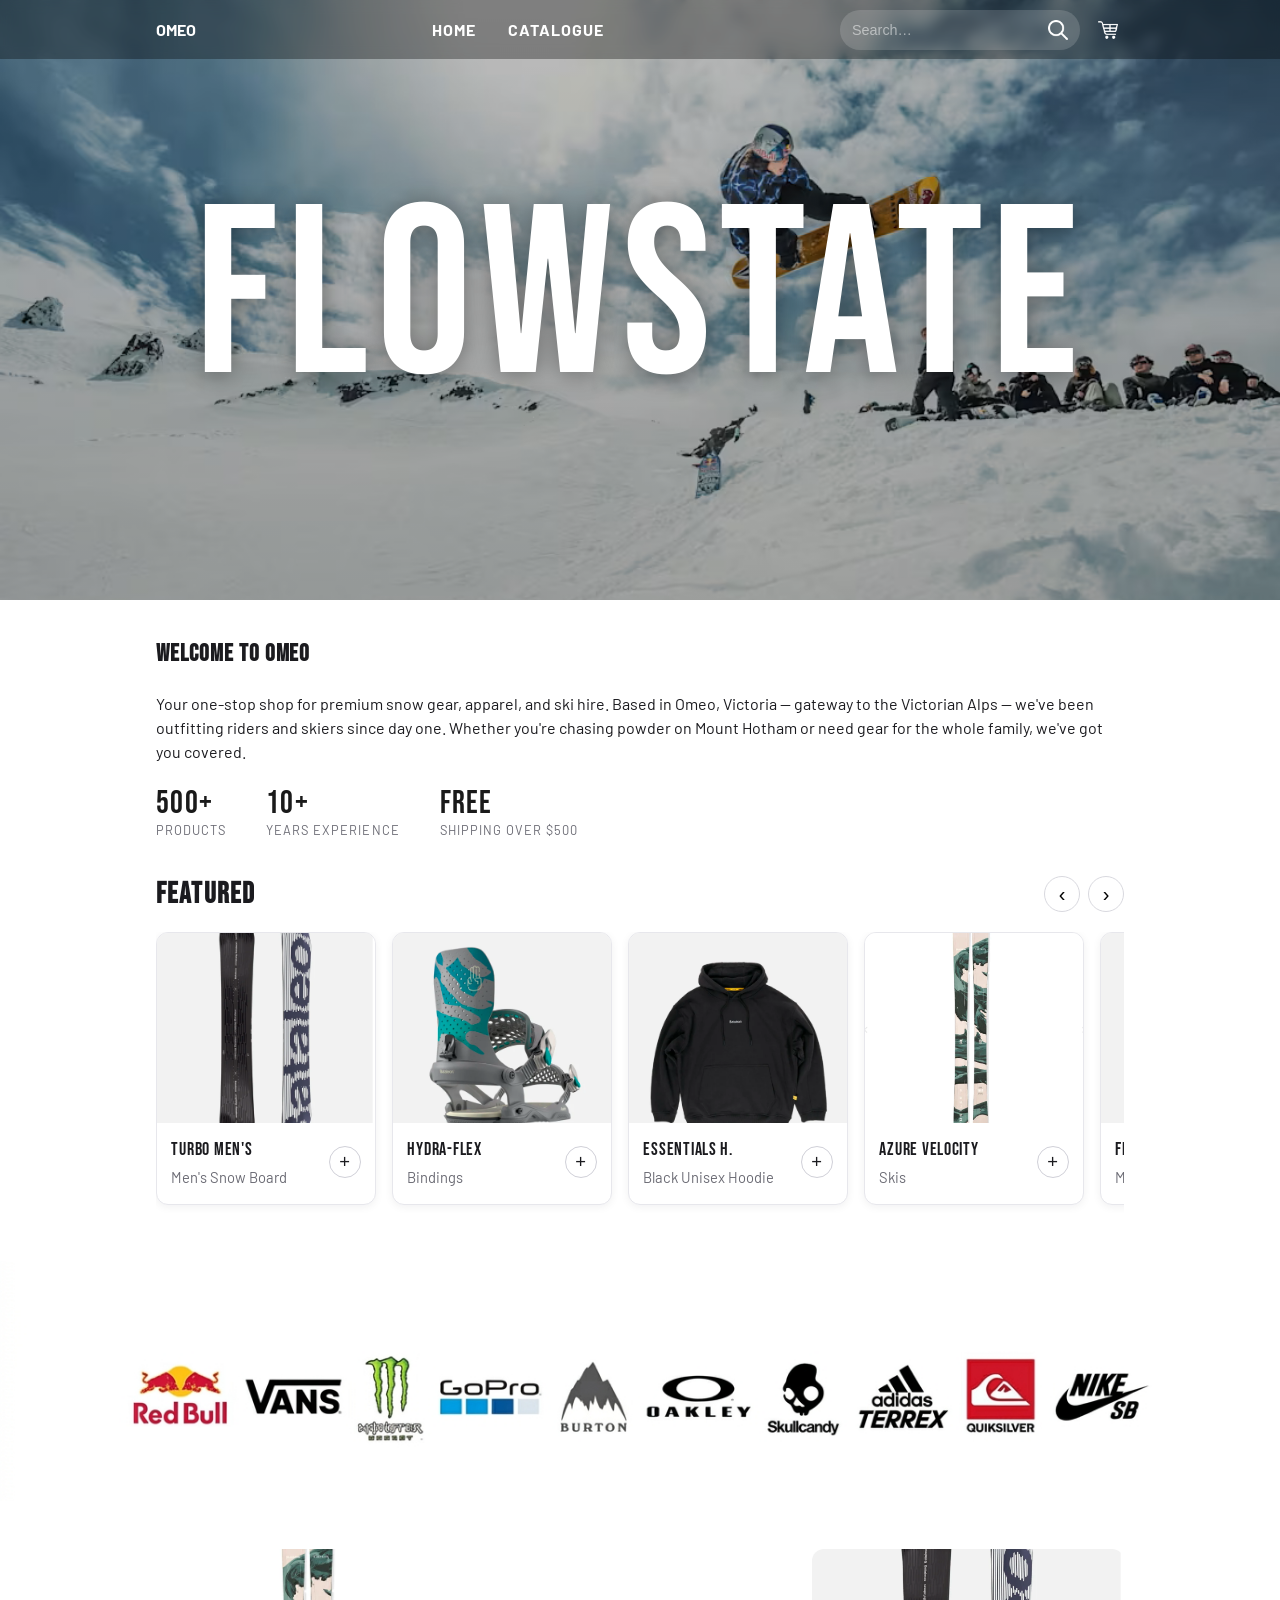
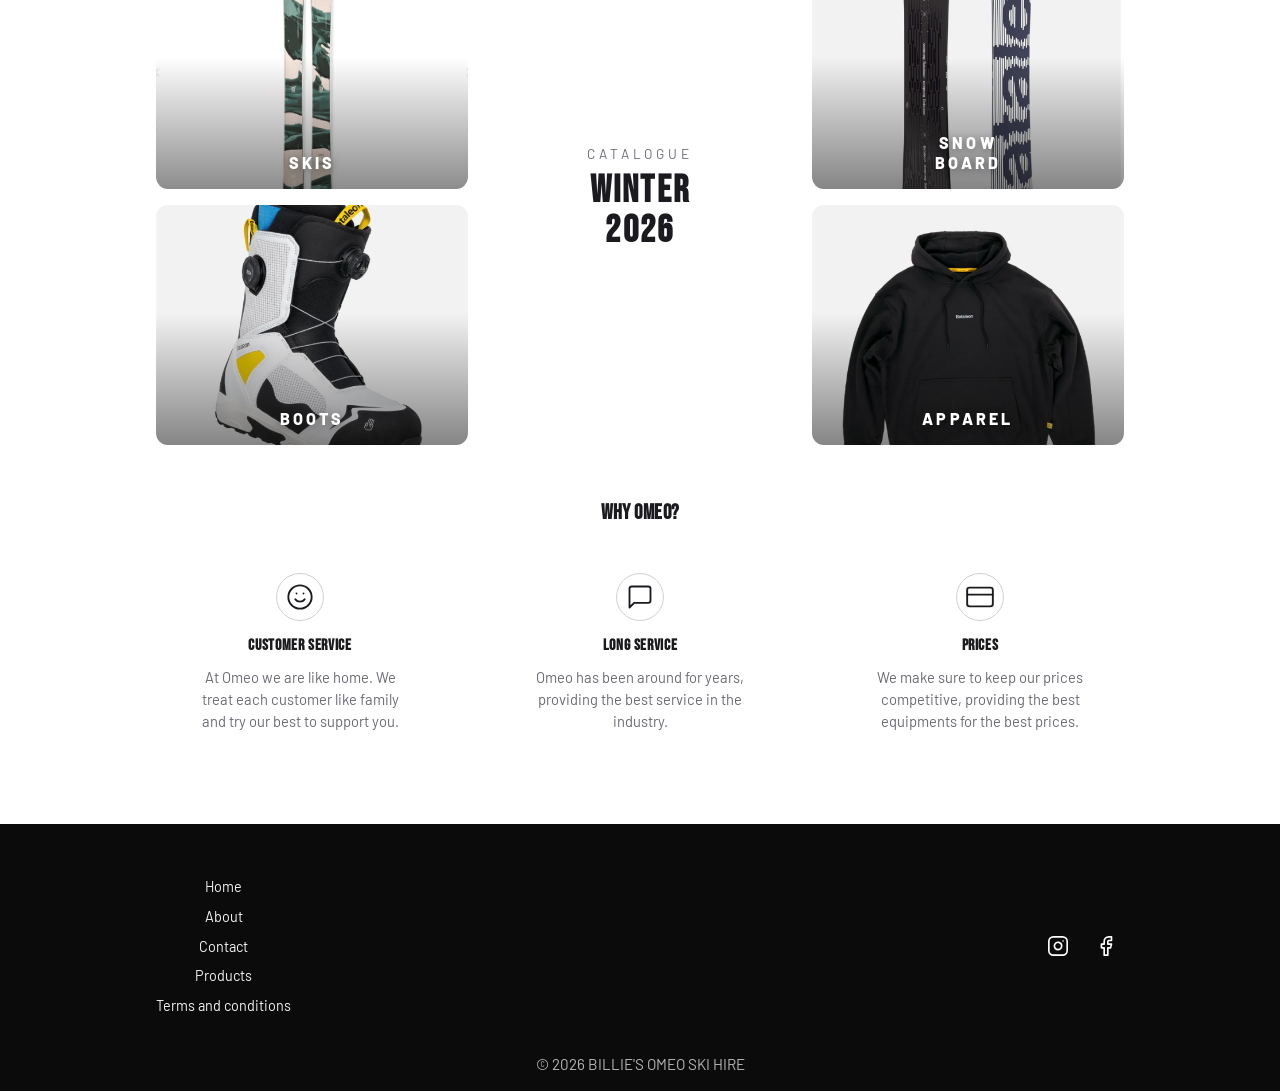
==== commit 6bfe5f91: "refactor: split CSS tokens, extract page JS/CSS, and improve semantics. Added floating frosted-glass" ====
--- a/index.html
+++ b/index.html
@@ -9,7 +9,7 @@
   </head>
 
   <body>
-    <header class="topbar topbar--solid">
+    <header class="topbar topbar--hero">
       <div class="container topbar-inner">
         <a class="brand" href="#">OMEO</a>
 
@@ -38,11 +38,11 @@
 
     <!-- Mobile navigation overlay -->
     <div class="mobile-menu" id="mobileMenu" aria-hidden="true" role="dialog" aria-label="Navigation">
-      <div class="mobile-menu-header">
+      <header class="mobile-menu-header">
         <a class="brand" href="index.html">OMEO</a>
         <button class="mobile-menu-close" id="mobileMenuClose" aria-label="Close menu">✕</button>
-      </div>
-      <div class="mobile-search">
+      </header>
+      <div class="mobile-search" role="search">
         <input type="search" placeholder="Search products…" id="mobileSearch">
         <button type="button" aria-label="Search" onclick="if(document.getElementById('mobileSearch').value.trim())location.href='search.html?q='+encodeURIComponent(document.getElementById('mobileSearch').value.trim())"><img src="assets/icons/search.png" alt="" class="nav-icon"></button>
       </div>
@@ -58,6 +58,7 @@
     </div>
 
     <main>
+      <!-- ===== HERO ===== -->
       <section class="hero-visual" aria-label="Hero banner">
         <div class="hero-overlay"></div>
         <div class="hero-content">
@@ -65,9 +66,15 @@
         </div>
       </section>
 
+      <!-- ===== ABOUT ===== -->
       <section id="about" class="container hero-copy">
         <h2>Welcome to OMEO</h2>
-        <p>Your one-stop shop for premium snow gear, apparel, and ski hire.</p>
+        <p>Your one-stop shop for premium snow gear, apparel, and ski hire. Based in Omeo, Victoria — gateway to the Victorian Alps — we've been outfitting riders and skiers since day one. Whether you're chasing powder on Mount Hotham or need gear for the whole family, we've got you covered.</p>
+        <div class="hero-copy-stats">
+          <div class="hero-stat"><span class="hero-stat-num">500+</span><span class="hero-stat-label">Products</span></div>
+          <div class="hero-stat"><span class="hero-stat-num">10+</span><span class="hero-stat-label">Years experience</span></div>
+          <div class="hero-stat"><span class="hero-stat-num">Free</span><span class="hero-stat-label">Shipping over $500</span></div>
+        </div>
       </section>
 
       <section class="container featured-section" aria-label="Featured products">
@@ -120,7 +127,7 @@
           </article>
 
           <article class="product-card" onclick="location.href='product.html?id=skis-azure'" style="cursor:pointer">
-            <img src="" alt="Azure Velocity Skis">
+            <img src="assets/media/products/skiis.png" alt="Azure Velocity Skis">
             <div class="product-body">
               <div class="product-body-row">
                 <div>
@@ -168,7 +175,7 @@
         <div class="catalogue-grid">
 
           <div class="cat-tile cat-skis">
-            <img src="https://images.unsplash.com/photo-1544976503-898a7f7f0c2b?auto=format&fit=crop&w=600&q=80" alt="Skis">
+            <img src="assets/media/products/skiis.png" alt="Skis">
             <div class="cat-label">SKIS</div>
           </div>
 
@@ -178,17 +185,17 @@
           </div>
 
           <div class="cat-tile cat-snowboard">
-            <img src="https://images.unsplash.com/photo-1509099836639-18ba1795216d?auto=format&fit=crop&w=600&q=80" alt="Snowboard">
+            <img src="assets/media/products/bataleon snow board.png" alt="Snowboard">
             <div class="cat-label">SNOW<br>BOARD</div>
           </div>
 
           <div class="cat-tile cat-boots">
-            <img src="https://images.unsplash.com/photo-1578897366842-9b2c28a9b7e9?auto=format&fit=crop&w=600&q=80" alt="Ski Boots">
+            <img src="assets/media/products/booties.png" alt="Ski Boots">
             <div class="cat-label">BOOTS</div>
           </div>
 
           <div class="cat-tile cat-apparel">
-            <img src="https://images.unsplash.com/photo-1547234935-80c7145ec969?auto=format&fit=crop&w=600&q=80" alt="Ski Apparel">
+            <img src="assets/media/products/hoodie.png" alt="Ski Apparel">
             <div class="cat-label">APPAREL</div>
           </div>
 
@@ -212,7 +219,7 @@
         <h2 class="trust-heading">Why OMEO?</h2>
         <div class="trust-grid">
 
-          <div class="trust-item">
+          <article class="trust-item">
             <div class="trust-icon" aria-hidden="true">
               <svg width="28" height="28" viewBox="0 0 24 24" fill="none" stroke="currentColor" stroke-width="1.6" stroke-linecap="round" stroke-linejoin="round">
                 <circle cx="12" cy="12" r="10"/>
@@ -223,9 +230,9 @@
             </div>
             <h3>Customer Service</h3>
             <p>At Omeo we are like home. We treat each customer like family and try our best to support you.</p>
-          </div>
-
-          <div class="trust-item">
+          </article>
+
+          <article class="trust-item">
             <div class="trust-icon" aria-hidden="true">
               <svg width="28" height="28" viewBox="0 0 24 24" fill="none" stroke="currentColor" stroke-width="1.6" stroke-linecap="round" stroke-linejoin="round">
                 <path d="M21 15a2 2 0 0 1-2 2H7l-4 4V5a2 2 0 0 1 2-2h14a2 2 0 0 1 2 2z"/>
@@ -233,9 +240,9 @@
             </div>
             <h3>Long service</h3>
             <p>Omeo has been around for years, providing the best service in the industry.</p>
-          </div>
-
-          <div class="trust-item">
+          </article>
+
+          <article class="trust-item">
             <div class="trust-icon" aria-hidden="true">
               <svg width="28" height="28" viewBox="0 0 24 24" fill="none" stroke="currentColor" stroke-width="1.6" stroke-linecap="round" stroke-linejoin="round">
                 <rect x="1" y="4" width="22" height="16" rx="2" ry="2"/>
@@ -244,7 +251,7 @@
             </div>
             <h3>Prices</h3>
             <p>We make sure to keep our prices competitive, providing the best equipments for the best prices.</p>
-          </div>
+          </article>
 
         </div>
       </section>
--- a/styles/main.css
+++ b/styles/main.css
@@ -1,4 +1,5 @@
-@import url('https://fonts.googleapis.com/css2?family=Bebas+Neue&family=Barlow:wght@300;400;500;600&display=swap');
+@import './colors.css';
+@import './typography.css';
 
 .hero-copy{padding:1.5rem 0 0.5rem}
 .featured-section{padding:2rem 0 1rem}
@@ -40,22 +41,11 @@
   .catalogue-grid{grid-template-columns:1fr 1fr;grid-template-rows:180px 60px 180px;grid-template-areas:"skis snowboard" "text text" "boots apparel"}
   .cat-heading{font-size:1.4rem}
 }
- :root{
-	 --bg: #ffffff;
-	 --surface: #f7f7f9;
-	 --accent: #2b7cff;
-	 --text: #1b1b1f;
-	 --muted: #6b6b74;
-	 --radius: 8px;
- }
- 
  *{box-sizing:border-box}
  body{
 	 margin:0;
-	 font-family: 'Barlow', system-ui, sans-serif;
 	 color:var(--text);
 	 background:var(--bg);
-	 line-height:1.5;
  }
  .container{max-width:1000px;margin:0 auto;padding:1rem}
  
@@ -98,8 +88,15 @@
 
 .hero-visual{position:relative;height:600px;background-image:url("../assets/hero_banner_valentino.png");background-size:cover;background-position:top;display:flex;align-items:center;justify-content:center}
 .hero-overlay{position:absolute;inset:0;background:linear-gradient(180deg,rgba(0,0,0,0.25),rgba(0,0,0,0.35))}
-.hero-content{position:relative;z-index:10;width:100%;display:flex;align-items:center;justify-content:center}
-.hero-title{margin:0;color:#fff;font-size:4rem;letter-spacing:0.5rem;font-weight:800;text-shadow:0 2px 24px rgba(0,0,0,0.55)}
+.hero-content{position:relative;z-index:10;width:100%;display:flex;flex-direction:column;align-items:center;justify-content:center;text-align:center;gap:1rem;padding:0 1rem}
+.hero-title{margin:0;color:#fff;font-size:15rem;letter-spacing:0.5rem;font-weight:200;text-shadow:0 2px 24px rgba(0, 0, 0, 0.363)}
+.hero-subtitle{margin:0;color:rgba(255,255,255,0.85);font-size:1.05rem;font-family:'Barlow',sans-serif;letter-spacing:0.04em}
+.btn-hero{display:inline-block;background:#e63946;color:#fff;padding:0.75rem 2.2rem;border-radius:6px;text-decoration:none;font-family:'Bebas Neue',sans-serif;font-size:1.2rem;letter-spacing:0.12em;transition:background 0.2s;margin-top:0.25rem}
+.btn-hero:hover{background:#c62f3b}
+.hero-copy-stats{display:flex;gap:2.5rem;margin-top:1.5rem;flex-wrap:wrap}
+.hero-stat{display:flex;flex-direction:column;gap:0.1rem}
+.hero-stat-num{font-family:'Bebas Neue',sans-serif;font-size:2rem;color:#1a1a1a;letter-spacing:0.04em;line-height:1}
+.hero-stat-label{font-size:0.8rem;color:#6b6b74;text-transform:uppercase;letter-spacing:0.08em}
 
 @media(max-width:700px){
 	.main-nav{display:none}
@@ -156,10 +153,6 @@
   color:#1a1a1a;
 }
 
-/* Bebas Neue for all headings */
-h1,h2,h3,h4,h5,h6{font-family:'Bebas Neue',sans-serif;letter-spacing:0.04em}
-/* Keep hero title crisp */
-.hero-title{font-family:'Bebas Neue',sans-serif}
 
 /* ============================================================
    SOLID TOPBAR — sticky dark nav for all inner pages
@@ -169,14 +162,34 @@
   position:sticky;top:0;z-index:100;
   background:#111;
   border-bottom:1px solid rgba(255,255,255,0.07);
-}
-.topbar--solid .brand{color:#fff;text-decoration:none}
-.topbar--solid .main-nav a{color:#fff}
+  opacity: 0.7;
+}
+.topbar--solid .brand{color:#ffffff00;text-decoration:none}
+.topbar--solid .main-nav a{opacity: 0.1; color:#fff}
 .topbar--solid .cart{color:#fff}
 .topbar--solid .search{background:rgba(255,255,255,0.1)}
 .topbar--solid .search input{background:transparent;color:#fff}
 .topbar--solid .search input::placeholder{color:rgba(255,255,255,0.45)}
 .topbar--solid .search button{color:#fff}
+
+/* ============================================================
+   HERO TOPBAR — fixed, floats above hero image on home page
+   Use <header class="topbar topbar--hero">
+   ============================================================ */
+.topbar--hero{
+  position:fixed;top:0;left:0;right:0;z-index:100;
+  background:rgba(0,0,0,0.32);
+  backdrop-filter:blur(6px);
+  -webkit-backdrop-filter:blur(6px);
+}
+.topbar--hero .brand{color:#fff;text-decoration:none}
+.topbar--hero .main-nav a{color:#fff;opacity:1}
+.topbar--hero .cart{color:#fff}
+.topbar--hero .search{background:rgba(255,255,255,0.15)}
+.topbar--hero .search input{background:transparent;color:#fff}
+.topbar--hero .search input::placeholder{color:rgba(255,255,255,0.5)}
+.topbar--hero .search button{color:#fff}
+.topbar--hero .hamburger span{background:#fff}
 
 /* ============================================================
    CART BADGE
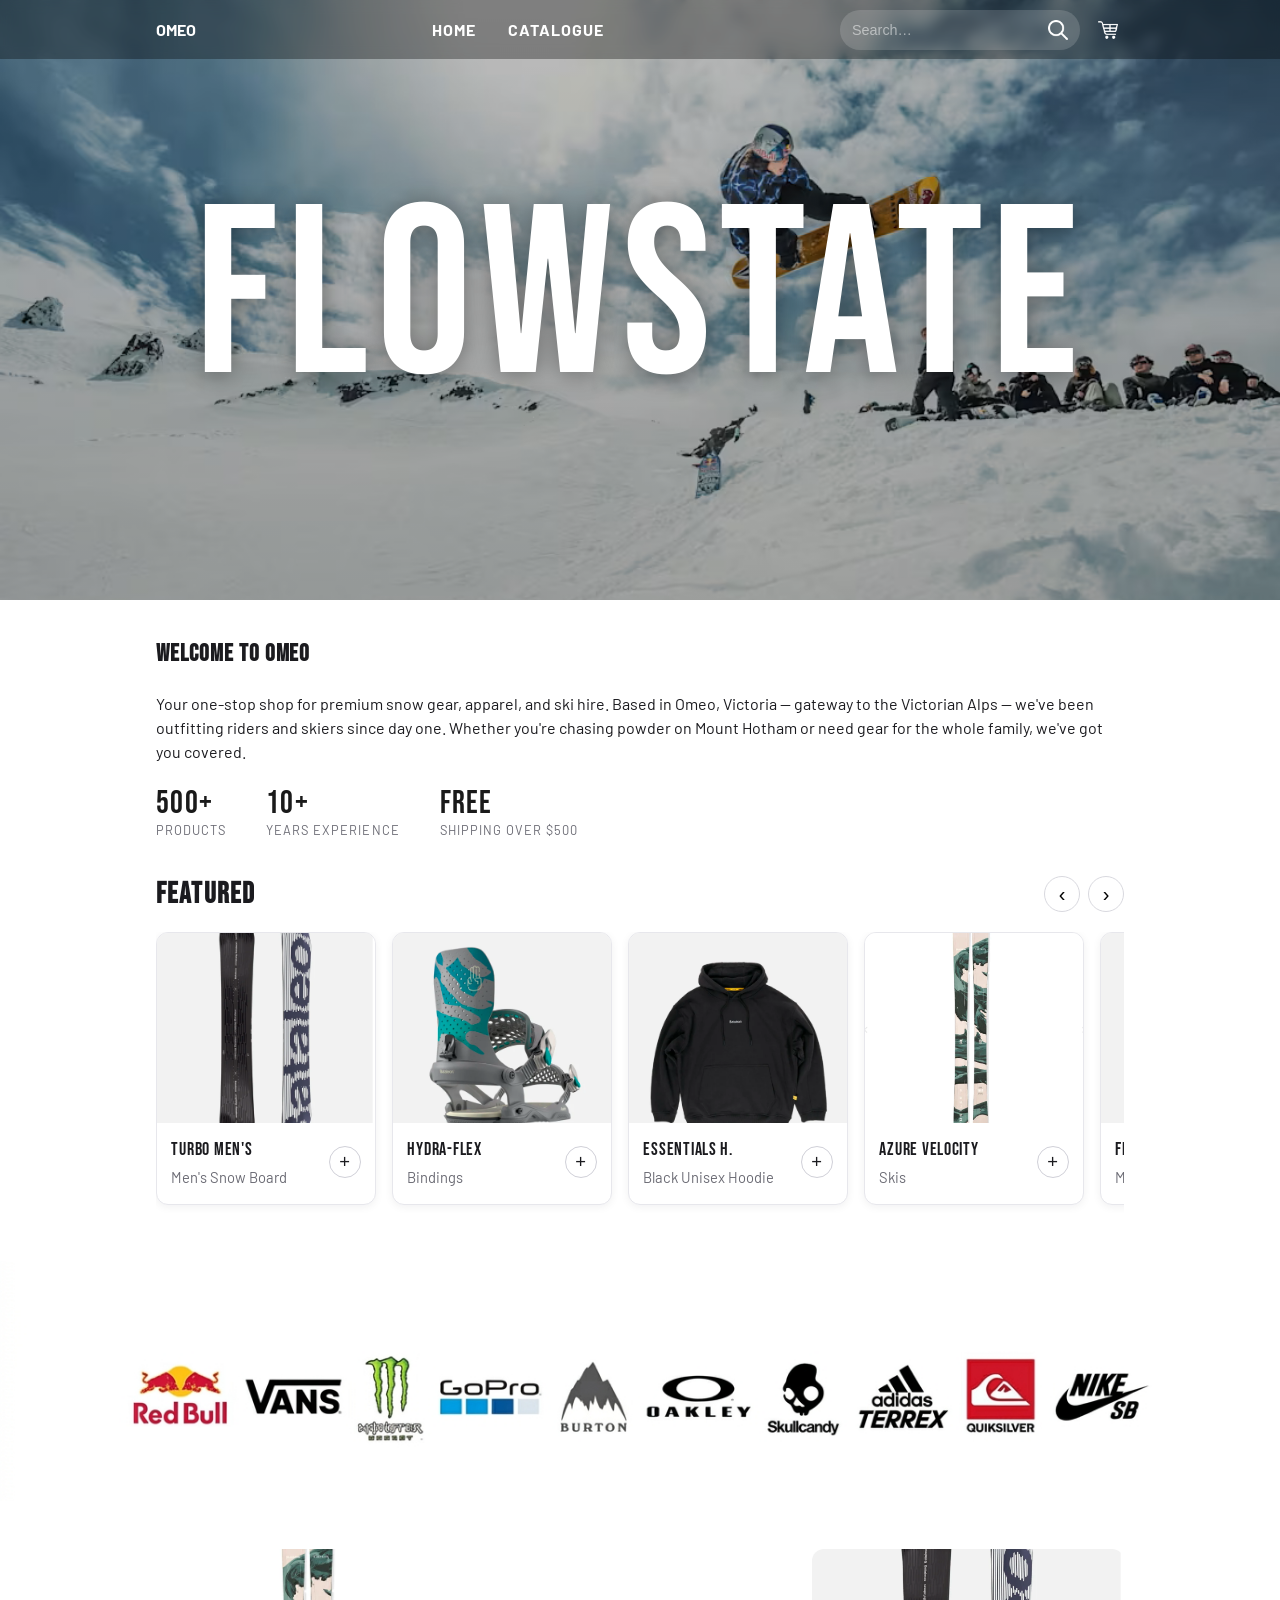
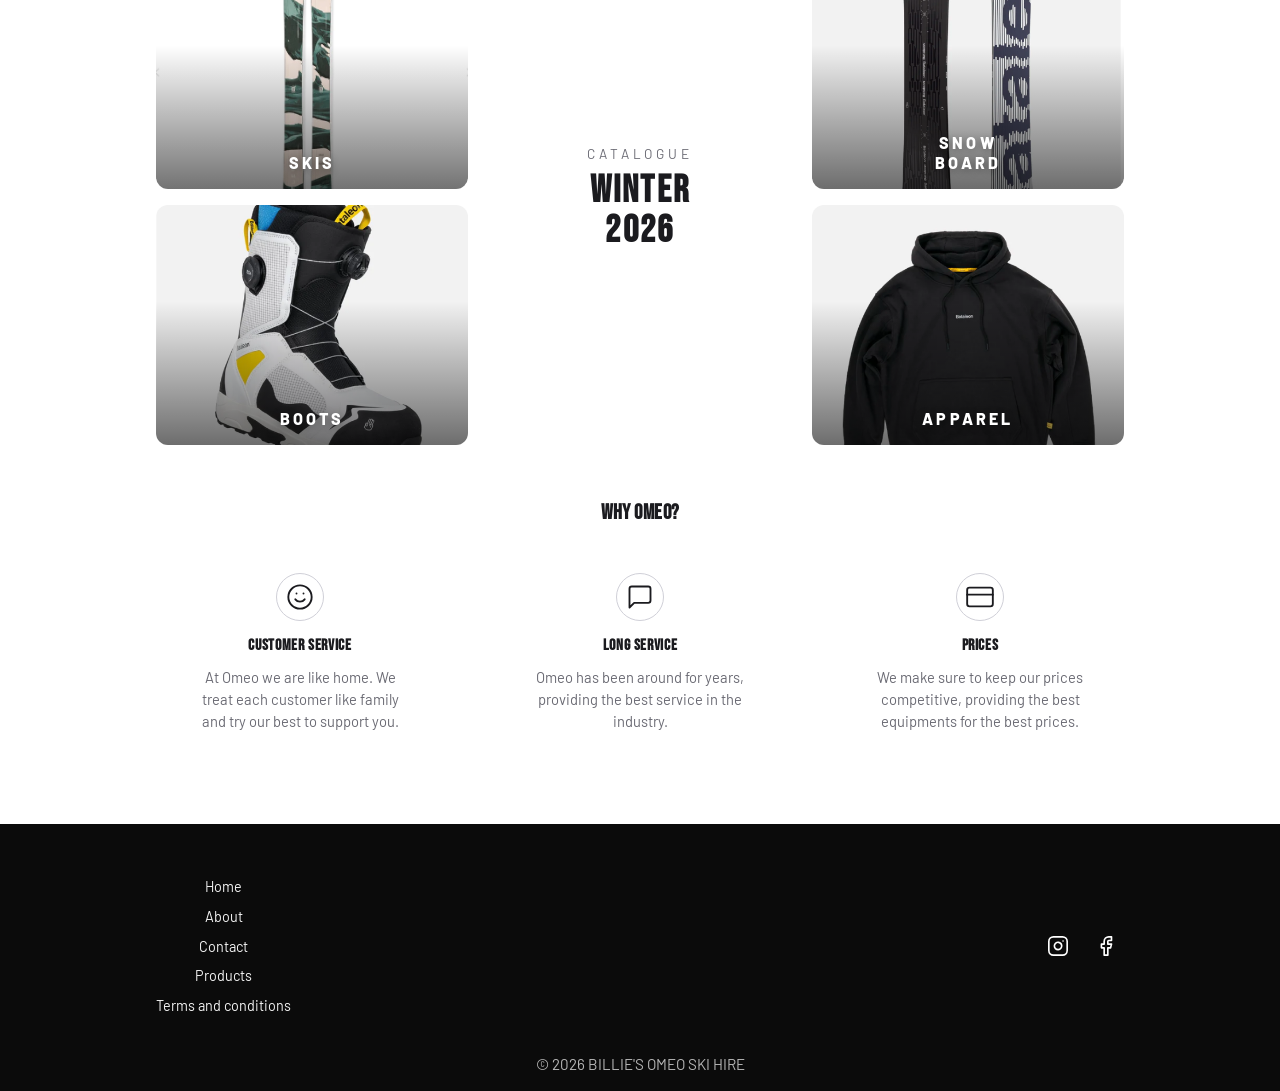
==== commit 209e4f58: "feat: add 3 new products, scroll reveal animations, and checkout fixes. feedback from tutor, home pa" ====
--- a/index.html
+++ b/index.html
@@ -11,7 +11,7 @@
   <body>
     <header class="topbar topbar--hero">
       <div class="container topbar-inner">
-        <a class="brand" href="#">OMEO</a>
+        <a class="brand" href="index.html">OMEO</a>
 
         <nav class="main-nav" aria-label="Main navigation">
           <ul>
@@ -174,30 +174,30 @@
       <section class="catalogue-section container" aria-label="Catalogue">
         <div class="catalogue-grid">
 
-          <div class="cat-tile cat-skis">
+          <a class="cat-tile cat-skis" href="search.html?q=skis" aria-label="Browse Skis">
             <img src="assets/media/products/skiis.png" alt="Skis">
             <div class="cat-label">SKIS</div>
-          </div>
+          </a>
 
           <div class="cat-text">
             <p class="cat-eyebrow">CATALOGUE</p>
             <h2 class="cat-heading">WINTER<br>2026</h2>
           </div>
 
-          <div class="cat-tile cat-snowboard">
+          <a class="cat-tile cat-snowboard" href="search.html?q=snowboard" aria-label="Browse Snowboards">
             <img src="assets/media/products/bataleon snow board.png" alt="Snowboard">
             <div class="cat-label">SNOW<br>BOARD</div>
-          </div>
-
-          <div class="cat-tile cat-boots">
+          </a>
+
+          <a class="cat-tile cat-boots" href="search.html?q=boot" aria-label="Browse Boots">
             <img src="assets/media/products/booties.png" alt="Ski Boots">
             <div class="cat-label">BOOTS</div>
-          </div>
-
-          <div class="cat-tile cat-apparel">
+          </a>
+
+          <a class="cat-tile cat-apparel" href="search.html?q=apparel" aria-label="Browse Apparel">
             <img src="assets/media/products/hoodie.png" alt="Ski Apparel">
             <div class="cat-label">APPAREL</div>
-          </div>
+          </a>
 
         </div>
       </section>
@@ -205,11 +205,11 @@
       <!-- <section id="contact" class="container contact">
         <h2>Contact</h2>
         <form id="contactForm">
-          <label for="name">Name</label>
-          <input id="name" name="name" type="text" placeholder="Your name">
-
-          <label for="email">Email</label>
-          <input id="email" name="email" type="email" placeholder="you@example.com">
+          <label for="contactName">Name</label>
+          <input id="contactName" name="name" type="text" placeholder="Your name" required>
+
+          <label for="contactEmail">Email</label>
+          <input id="contactEmail" name="email" type="email" placeholder="you@example.com" required>
 
           <button type="submit" class="btn">Send</button>
         </form>
@@ -260,10 +260,10 @@
         <div class="container footer-inner">
           <nav class="footer-nav" aria-label="Footer navigation">
             <ul>
-              <li><a href="#">Home</a></li>
+              <li><a href="index.html">Home</a></li>
               <li><a href="#about">About</a></li>
               <li><a href="#contact">Contact</a></li>
-              <li><a href="#">Products</a></li>
+              <li><a href="search.html">Products</a></li>
               <li><a href="#">Terms and conditions</a></li>
             </ul>
           </nav>
--- a/styles/main.css
+++ b/styles/main.css
@@ -30,10 +30,14 @@
 .cat-snowboard{grid-area:snowboard}
 .cat-boots{grid-area:boots}
 .cat-apparel{grid-area:apparel}
-.cat-tile{position:relative;border-radius:12px;overflow:hidden;background:#ccc}
-.cat-tile img{width:100%;height:100%;object-fit:cover;display:block}
-.cat-tile::after{content:'';position:absolute;inset:0;background:linear-gradient(to top,rgba(0,0,0,0.45) 0%,transparent 55%)}
-.cat-label{position:absolute;inset:auto 0 1rem 0;z-index:1;text-align:center;color:#fff;font-size:1rem;font-weight:800;letter-spacing:0.2em;text-transform:uppercase;text-shadow:0 2px 8px rgba(0,0,0,0.4);line-height:1.25}
+.cat-tile{position:relative;border-radius:12px;overflow:hidden;background:#ccc;display:block;text-decoration:none;cursor:pointer;transition:transform 0.22s ease,box-shadow 0.22s ease}
+.cat-tile:hover{transform:scale(1.03);box-shadow:0 12px 32px rgba(0,0,0,0.22)}
+.cat-tile img{width:100%;height:100%;object-fit:cover;display:block;transition:transform 0.3s ease}
+.cat-tile:hover img{transform:scale(1.06)}
+.cat-tile::after{content:'';position:absolute;inset:0;background:linear-gradient(to top,rgba(0,0,0,0.55) 0%,transparent 60%);transition:opacity 0.22s ease}
+.cat-tile:hover::after{opacity:0.85}
+.cat-label{position:absolute;inset:auto 0 1rem 0;z-index:1;text-align:center;color:#fff;font-size:1rem;font-weight:800;letter-spacing:0.2em;text-transform:uppercase;text-shadow:0 2px 8px rgba(0,0,0,0.4);line-height:1.25;transition:letter-spacing 0.22s ease}
+.cat-tile:hover .cat-label{letter-spacing:0.3em}
 .cat-eyebrow{margin:0;font-size:0.85rem;letter-spacing:0.28em;text-transform:uppercase;color:var(--muted)}
 .cat-heading{margin:0.4rem 0 0;font-size:2.4rem;font-weight:900;line-height:1.05;letter-spacing:0.06em;text-transform:uppercase}
 
@@ -160,12 +164,13 @@
    ============================================================ */
 .topbar--solid{
   position:sticky;top:0;z-index:100;
-  background:#111;
+  background:rgba(17,17,17,0.92);
   border-bottom:1px solid rgba(255,255,255,0.07);
-  opacity: 0.7;
-}
-.topbar--solid .brand{color:#ffffff00;text-decoration:none}
-.topbar--solid .main-nav a{opacity: 0.1; color:#fff}
+  backdrop-filter:blur(6px);
+  -webkit-backdrop-filter:blur(6px);
+}
+.topbar--solid .brand{color:#fff;text-decoration:none}
+.topbar--solid .main-nav a{opacity:1;color:#fff}
 .topbar--solid .cart{color:#fff}
 .topbar--solid .search{background:rgba(255,255,255,0.1)}
 .topbar--solid .search input{background:transparent;color:#fff}
@@ -595,5 +600,19 @@
 }
 .specs-list li strong{color:#444;min-width:90px;flex-shrink:0}
 
-
-
+/* ============================================================
+   SCROLL REVEAL — Bold & dramatic style
+   ============================================================ */
+[data-reveal]{
+  opacity:0;
+  transform:translateY(70px);
+  transition:opacity 0.85s cubic-bezier(0.16,1,0.3,1),
+             transform 0.85s cubic-bezier(0.16,1,0.3,1);
+}
+[data-reveal].is-visible{opacity:1;transform:translateY(0)}
+[data-reveal-delay="1"]{transition-delay:0.1s}
+[data-reveal-delay="2"]{transition-delay:0.25s}
+[data-reveal-delay="3"]{transition-delay:0.4s}
+[data-reveal-delay="4"]{transition-delay:0.55s}
+[data-reveal-delay="5"]{transition-delay:0.7s}
+
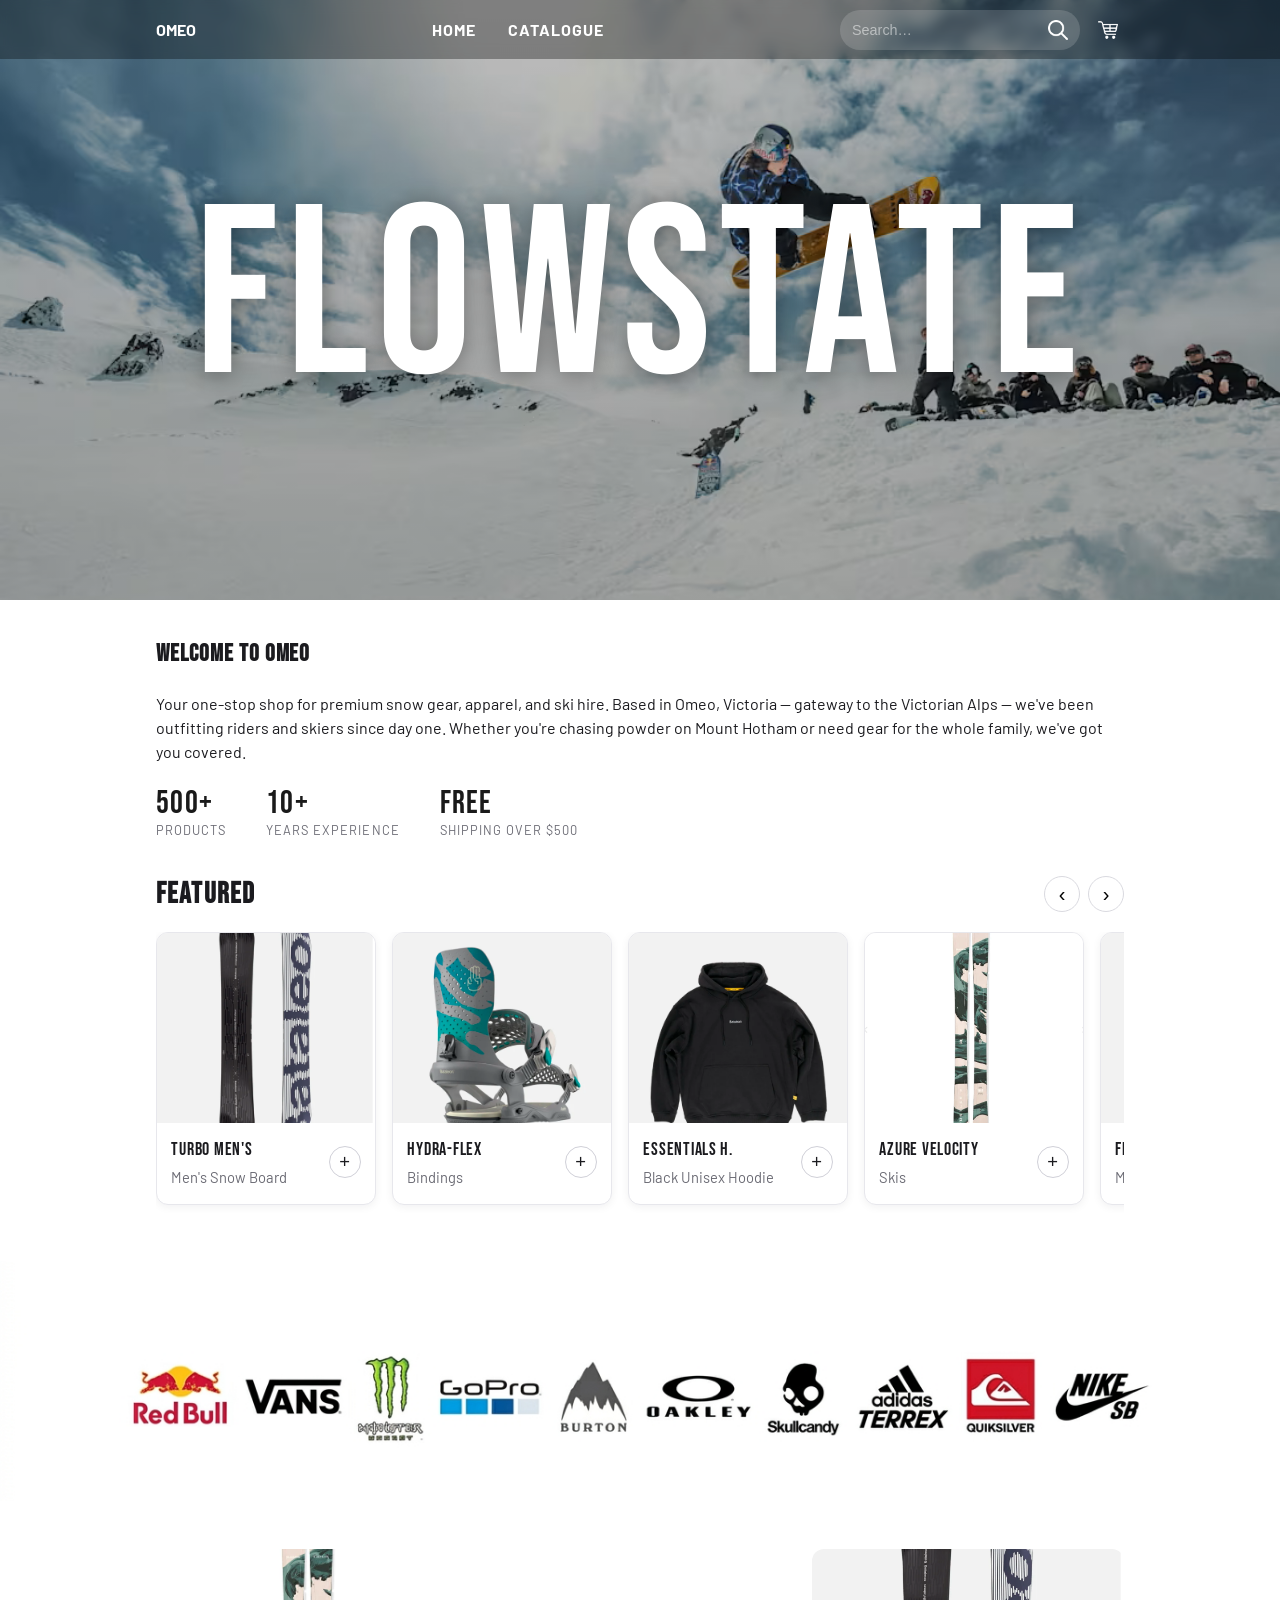
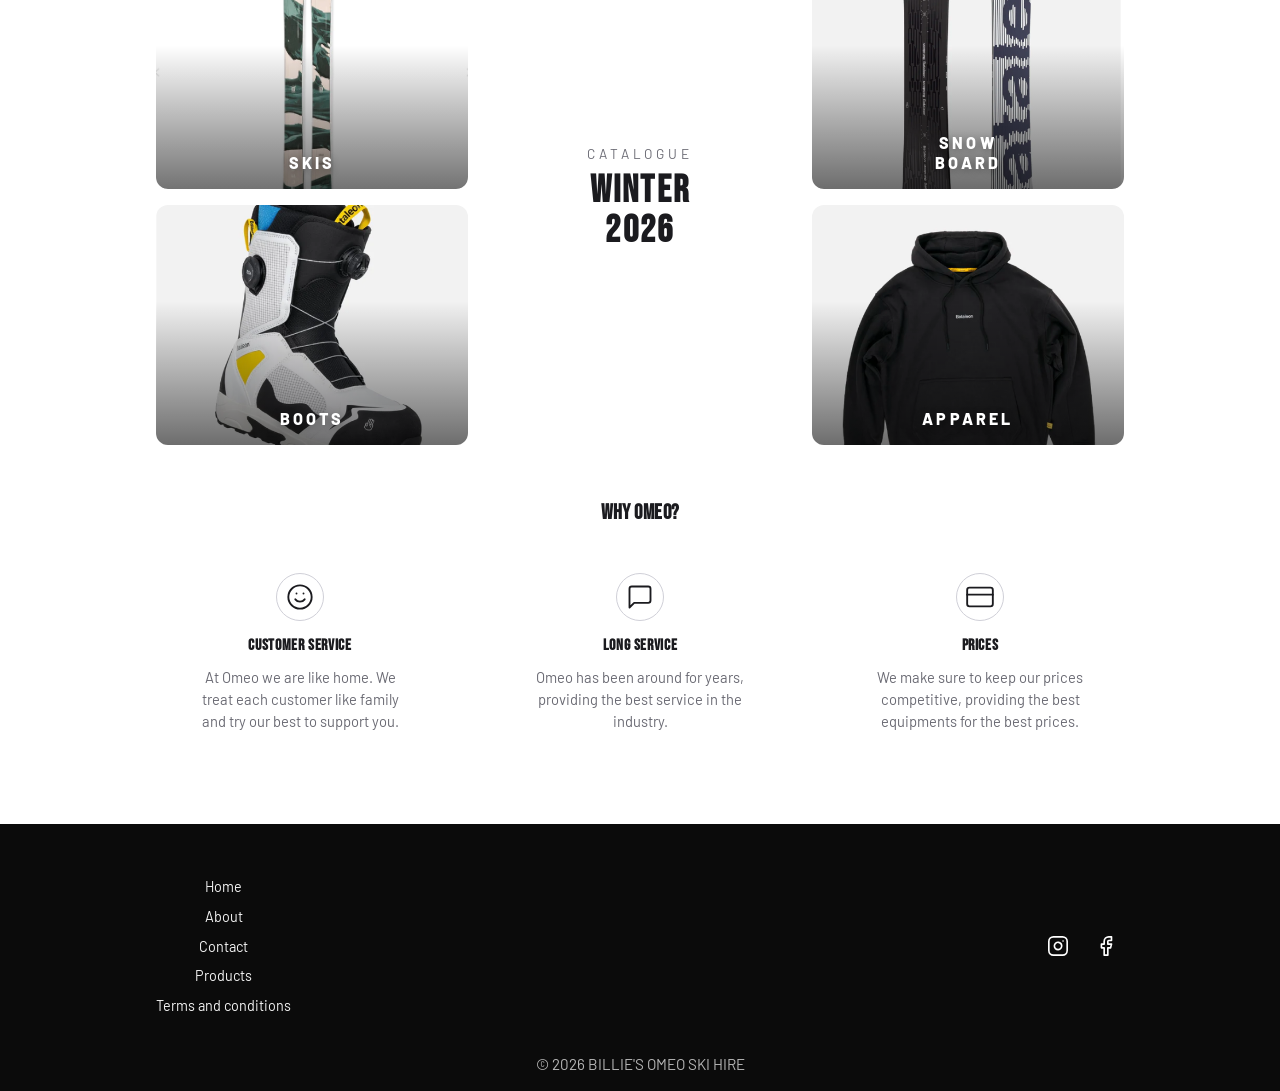
==== commit d54a4daf: "implemented some more dynamic elements on the home page feat scroll-driven 3D snowboarder to hero ba" ====
--- a/index.html
+++ b/index.html
@@ -61,6 +61,7 @@
       <!-- ===== HERO ===== -->
       <section class="hero-visual" aria-label="Hero banner">
         <div class="hero-overlay"></div>
+        <img class="hero-board" src="assets/hero banner/snowboarder1.png" alt="" aria-hidden="true">
         <div class="hero-content">
           <h1 class="hero-title">FLOWSTATE</h1>
         </div>
--- a/styles/main.css
+++ b/styles/main.css
@@ -90,7 +90,29 @@
 .search button{border:0;background:transparent;padding:6px 8px;cursor:pointer}
 .cart{background:transparent;border:0;color:#fff;font-size:1.1rem;cursor:pointer}
 
-.hero-visual{position:relative;height:600px;background-image:url("../assets/hero_banner_valentino.png");background-size:cover;background-position:top;display:flex;align-items:center;justify-content:center}
+.hero-visual{position:relative;height:600px;background-image:url("../assets/hero_banner_valentino.png");background-size:cover;background-position:top;display:flex;align-items:center;justify-content:center;perspective:900px;overflow:visible}
+
+/* ============================================================
+   3D HERO SNOWBOARDER
+   Scroll-driven: starts recessed behind screen, bursts forward
+   ============================================================ */
+.hero-board{
+  position:absolute;
+  right:18%;
+  bottom:50%;
+  width:1020px;
+  max-width:50vw;
+  transform-origin:center bottom;
+  transform:rotateX(42deg) rotateZ(50deg) scale(0.5) translateZ(-200px);
+  filter:drop-shadow(0 0px 0px rgba(0,0,0,0));
+  pointer-events:none;
+  z-index:12;
+  will-change:transform,filter,opacity;
+  user-select:none;
+  opacity:0;
+  transition:opacity 0.25s ease;
+}
+@media(max-width:700px){.hero-board{display:none}}
 .hero-overlay{position:absolute;inset:0;background:linear-gradient(180deg,rgba(0,0,0,0.25),rgba(0,0,0,0.35))}
 .hero-content{position:relative;z-index:10;width:100%;display:flex;flex-direction:column;align-items:center;justify-content:center;text-align:center;gap:1rem;padding:0 1rem}
 .hero-title{margin:0;color:#fff;font-size:15rem;letter-spacing:0.5rem;font-weight:200;text-shadow:0 2px 24px rgba(0, 0, 0, 0.363)}
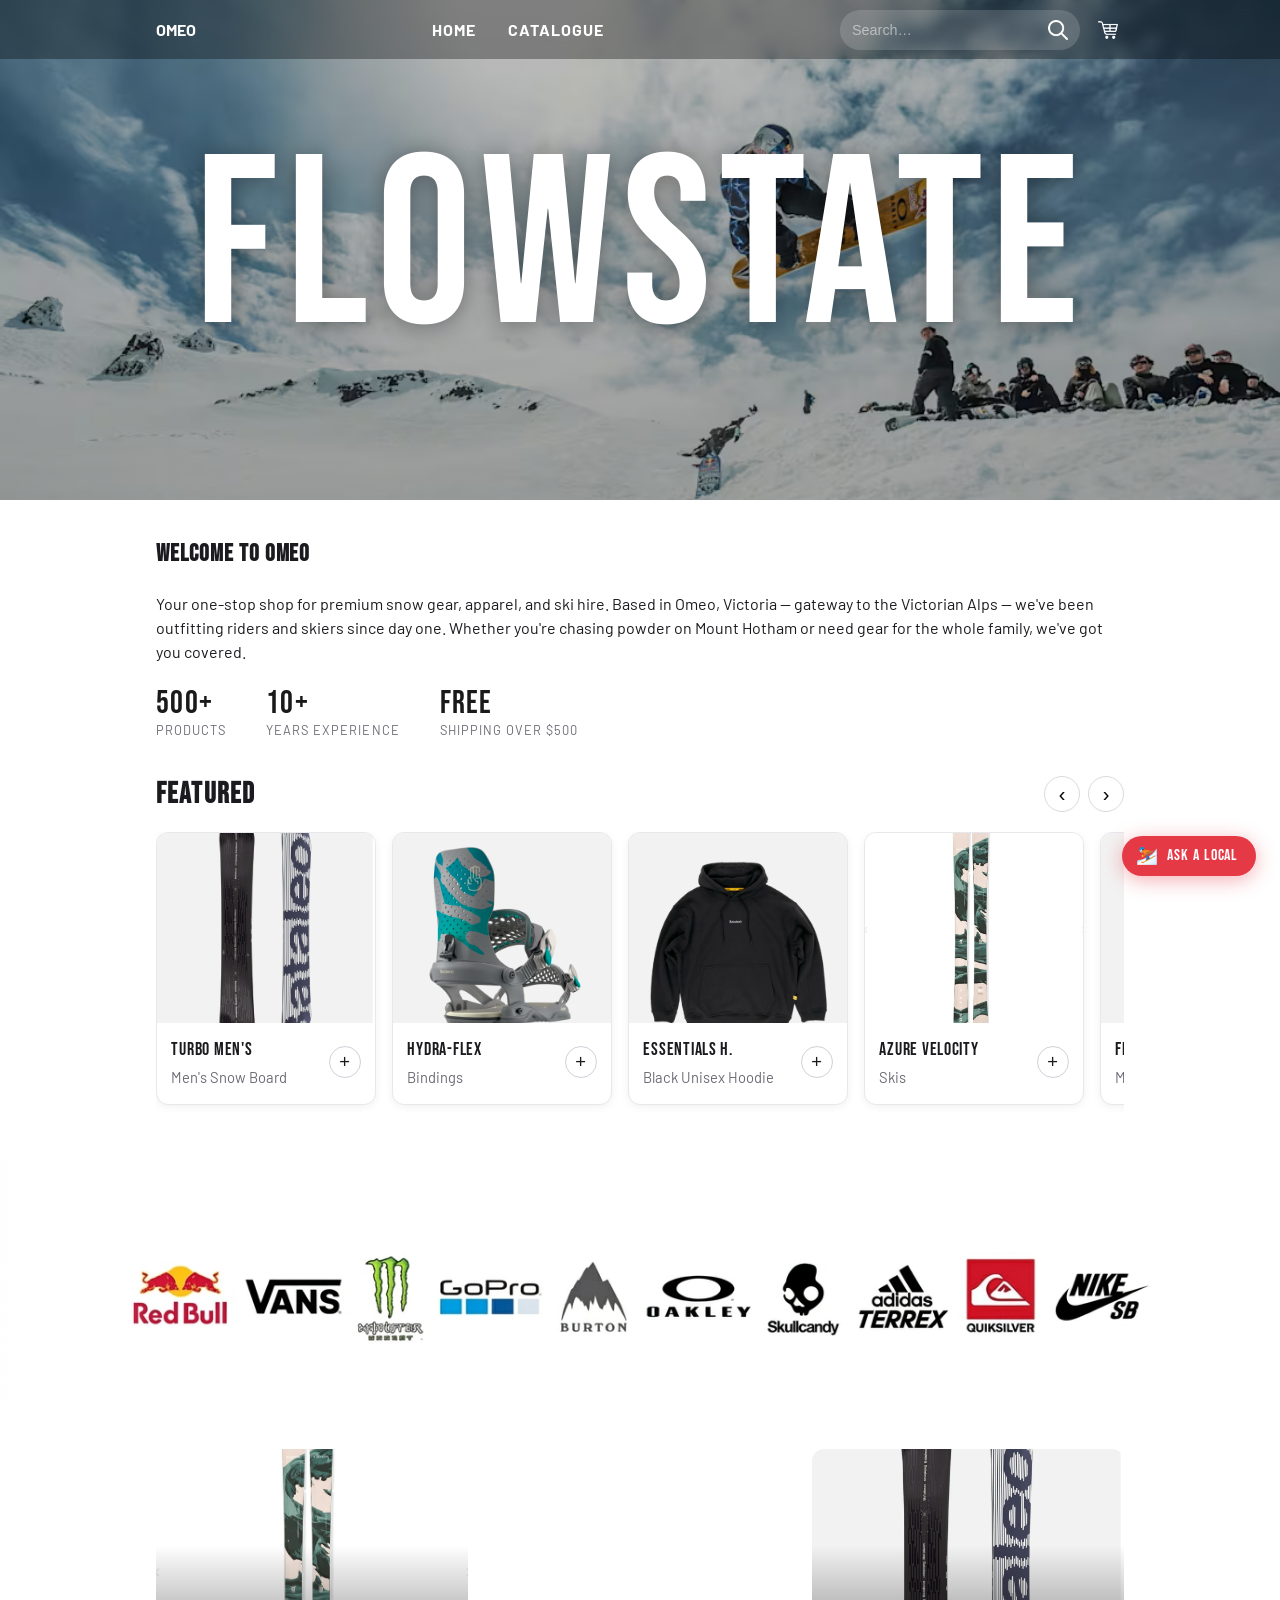
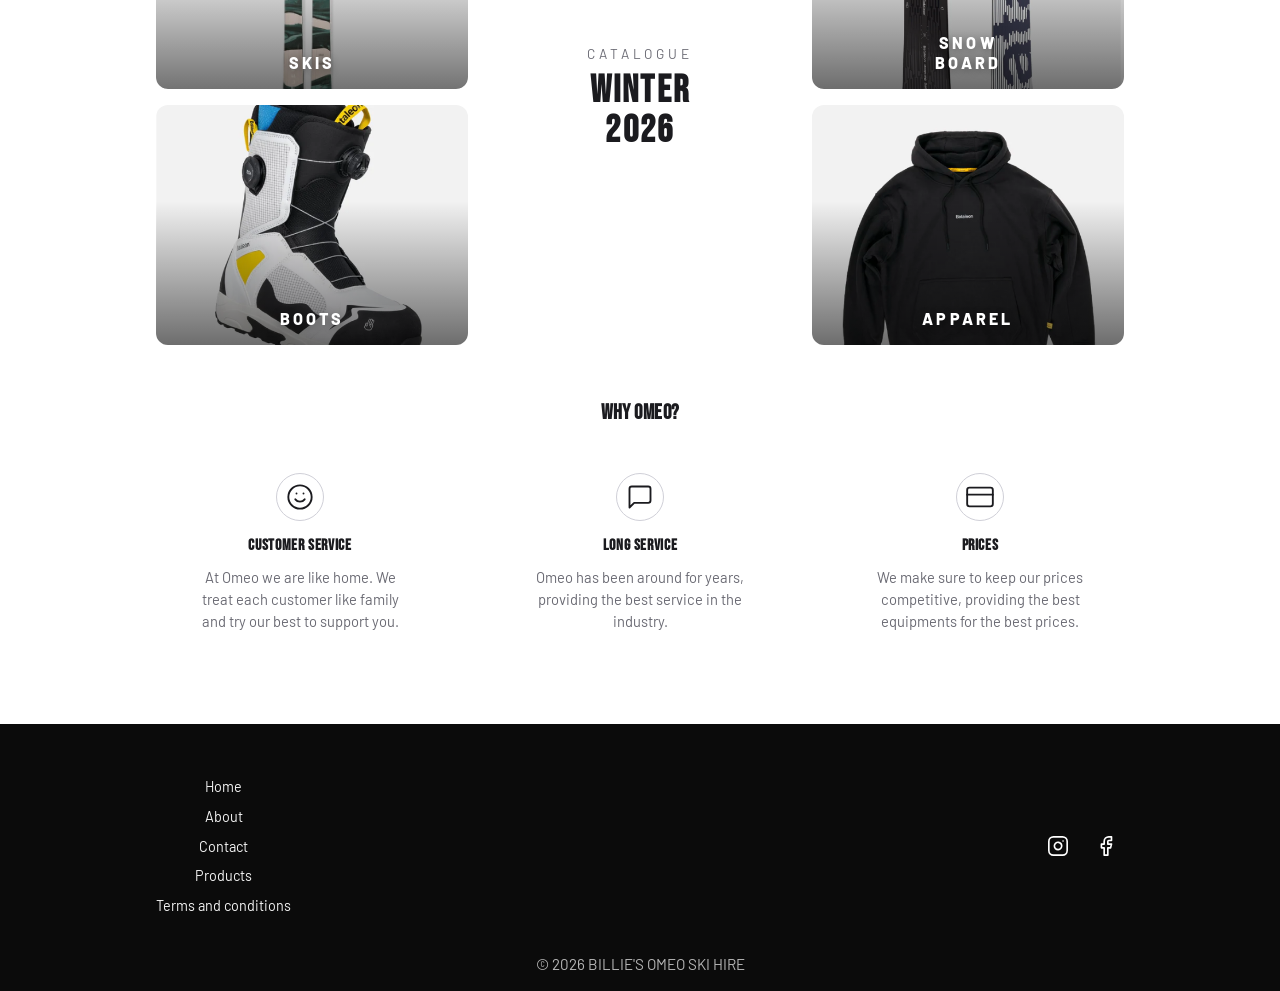
==== commit 61e864c6: "final submission (hopefully)" ====
--- a/index.html
+++ b/index.html
@@ -290,5 +290,6 @@
     </main>
 
     <script src="script/main.js"></script>
+    <script src="script/concierge.js"></script>
   </body>
 </html>
--- a/styles/main.css
+++ b/styles/main.css
@@ -50,6 +50,7 @@
 	 margin:0;
 	 color:var(--text);
 	 background:var(--bg);
+	 overflow-x:hidden;
  }
  .container{max-width:1000px;margin:0 auto;padding:1rem}
  
@@ -90,7 +91,7 @@
 .search button{border:0;background:transparent;padding:6px 8px;cursor:pointer}
 .cart{background:transparent;border:0;color:#fff;font-size:1.1rem;cursor:pointer}
 
-.hero-visual{position:relative;height:600px;background-image:url("../assets/hero_banner_valentino.png");background-size:cover;background-position:top;display:flex;align-items:center;justify-content:center;perspective:900px;overflow:visible}
+.hero-visual{position:relative;height:500px;background-image:url("../assets/hero_banner_valentino.png");background-size:cover;background-position:top;display:flex;align-items:center;justify-content:center;perspective:900px;overflow:visible}
 
 /* ============================================================
    3D HERO SNOWBOARDER
@@ -623,6 +624,135 @@
 .specs-list li strong{color:#444;min-width:90px;flex-shrink:0}
 
 /* ============================================================
+   ALPINE CONCIERGE — floating AI chat widget
+   ============================================================ */
+
+/* Trigger button */
+#concierge{position:fixed;bottom:1.5rem;right:1.5rem;z-index:9000}
+
+.cnc-trigger{
+  display:flex;align-items:center;gap:0.5rem;
+  background:#e63946;color:#fff;
+  border:none;border-radius:999px;
+  padding:0.7rem 1.1rem 0.7rem 0.85rem;
+  cursor:pointer;
+  font-family:'Bebas Neue',sans-serif;font-size:1rem;letter-spacing:0.06em;
+  box-shadow:0 4px 20px rgba(230,57,70,0.4);
+  transition:transform 0.2s,box-shadow 0.2s,background 0.2s;
+  white-space:nowrap;
+}
+.cnc-trigger:hover{transform:scale(1.04);box-shadow:0 6px 28px rgba(230,57,70,0.5)}
+.cnc-trigger--open{background:#1a1a1a;box-shadow:0 4px 20px rgba(0,0,0,0.35)}
+.cnc-trigger-icon{font-size:1.1rem;line-height:1}
+.cnc-trigger-label{line-height:1}
+
+/* Chat panel */
+.cnc-panel{
+  position:absolute;bottom:calc(100% + 0.75rem);right:0;
+  width:340px;max-width:calc(100vw - 2rem);
+  background:#fff;border-radius:16px;
+  box-shadow:0 16px 48px rgba(0,0,0,0.22);
+  display:flex;flex-direction:column;
+  overflow:hidden;
+  opacity:0;transform:translateY(16px) scale(0.97);
+  pointer-events:none;
+  transition:opacity 0.25s ease,transform 0.25s ease;
+}
+.cnc-panel--open{
+  opacity:1;transform:translateY(0) scale(1);
+  pointer-events:auto;
+}
+
+/* Header */
+.cnc-header{
+  display:flex;align-items:center;gap:0.6rem;
+  padding:0.85rem 1rem;
+  background:#1a1a1a;color:#fff;
+  flex-shrink:0;
+}
+.cnc-header-emoji{font-size:1.4rem;line-height:1}
+.cnc-header-name{font-family:'Bebas Neue',sans-serif;font-size:1rem;letter-spacing:0.06em;line-height:1}
+.cnc-header-sub{font-size:0.72rem;color:rgba(255,255,255,0.55);margin-top:0.1rem}
+.cnc-close{
+  margin-left:auto;background:transparent;border:0;color:rgba(255,255,255,0.6);
+  cursor:pointer;font-size:1rem;line-height:1;padding:0;
+  transition:color 0.15s;
+}
+.cnc-close:hover{color:#fff}
+
+/* Message feed */
+.cnc-messages{
+  flex:1;overflow-y:auto;
+  padding:0.9rem 1rem;
+  display:flex;flex-direction:column;gap:0.65rem;
+  max-height:300px;
+  scroll-behavior:smooth;
+}
+.cnc-messages::-webkit-scrollbar{width:4px}
+.cnc-messages::-webkit-scrollbar-thumb{background:#d0d0d8;border-radius:4px}
+
+.cnc-msg{max-width:88%}
+.cnc-msg p{margin:0;font-size:0.88rem;line-height:1.55;font-family:'Barlow',sans-serif}
+
+.cnc-msg--user{
+  align-self:flex-end;
+  background:#e63946;color:#fff;
+  padding:0.5rem 0.8rem;border-radius:12px 12px 2px 12px;
+}
+.cnc-msg--bot{
+  align-self:flex-start;
+  background:#f5f5f7;color:#1a1a1a;
+  padding:0.5rem 0.8rem;border-radius:12px 12px 12px 2px;
+}
+
+/* Typing indicator */
+.cnc-msg--typing{
+  display:flex;align-items:center;gap:4px;
+  padding:0.6rem 0.8rem;
+}
+.cnc-msg--typing span{
+  width:7px;height:7px;border-radius:50%;
+  background:#aaa;
+  animation:cncBounce 1.1s infinite ease-in-out;
+}
+.cnc-msg--typing span:nth-child(2){animation-delay:0.18s}
+.cnc-msg--typing span:nth-child(3){animation-delay:0.36s}
+@keyframes cncBounce{
+  0%,80%,100%{transform:translateY(0)}
+  40%{transform:translateY(-6px)}
+}
+
+/* Input row */
+.cnc-input-row{
+  display:flex;align-items:center;gap:0.5rem;
+  padding:0.65rem 0.75rem;
+  border-top:1px solid #e8e8ee;
+  flex-shrink:0;
+}
+.cnc-input{
+  flex:1;border:1px solid #e0e0e6;border-radius:8px;
+  background:#f5f5f7;color:#1a1a1a;
+  font-family:'Barlow',sans-serif;font-size:0.88rem;
+  padding:0.5rem 0.7rem;outline:none;
+  transition:border-color 0.15s,background 0.15s;
+}
+.cnc-input:focus{border-color:#1a1a1a;background:#fff}
+.cnc-input:disabled{opacity:0.5}
+.cnc-send{
+  width:34px;height:34px;border-radius:50%;
+  background:#e63946;color:#fff;border:none;
+  cursor:pointer;display:inline-flex;align-items:center;justify-content:center;
+  flex-shrink:0;transition:background 0.15s,transform 0.15s;
+}
+.cnc-send:hover{background:#c62f3b;transform:scale(1.08)}
+.cnc-send:active{transform:scale(0.95)}
+
+@media(max-width:400px){
+  #concierge{bottom:1rem;right:1rem}
+  .cnc-panel{width:calc(100vw - 2rem)}
+  .cnc-trigger-label{display:none}
+}
+/* ============================================================
    SCROLL REVEAL — Bold & dramatic style
    ============================================================ */
 [data-reveal]{
